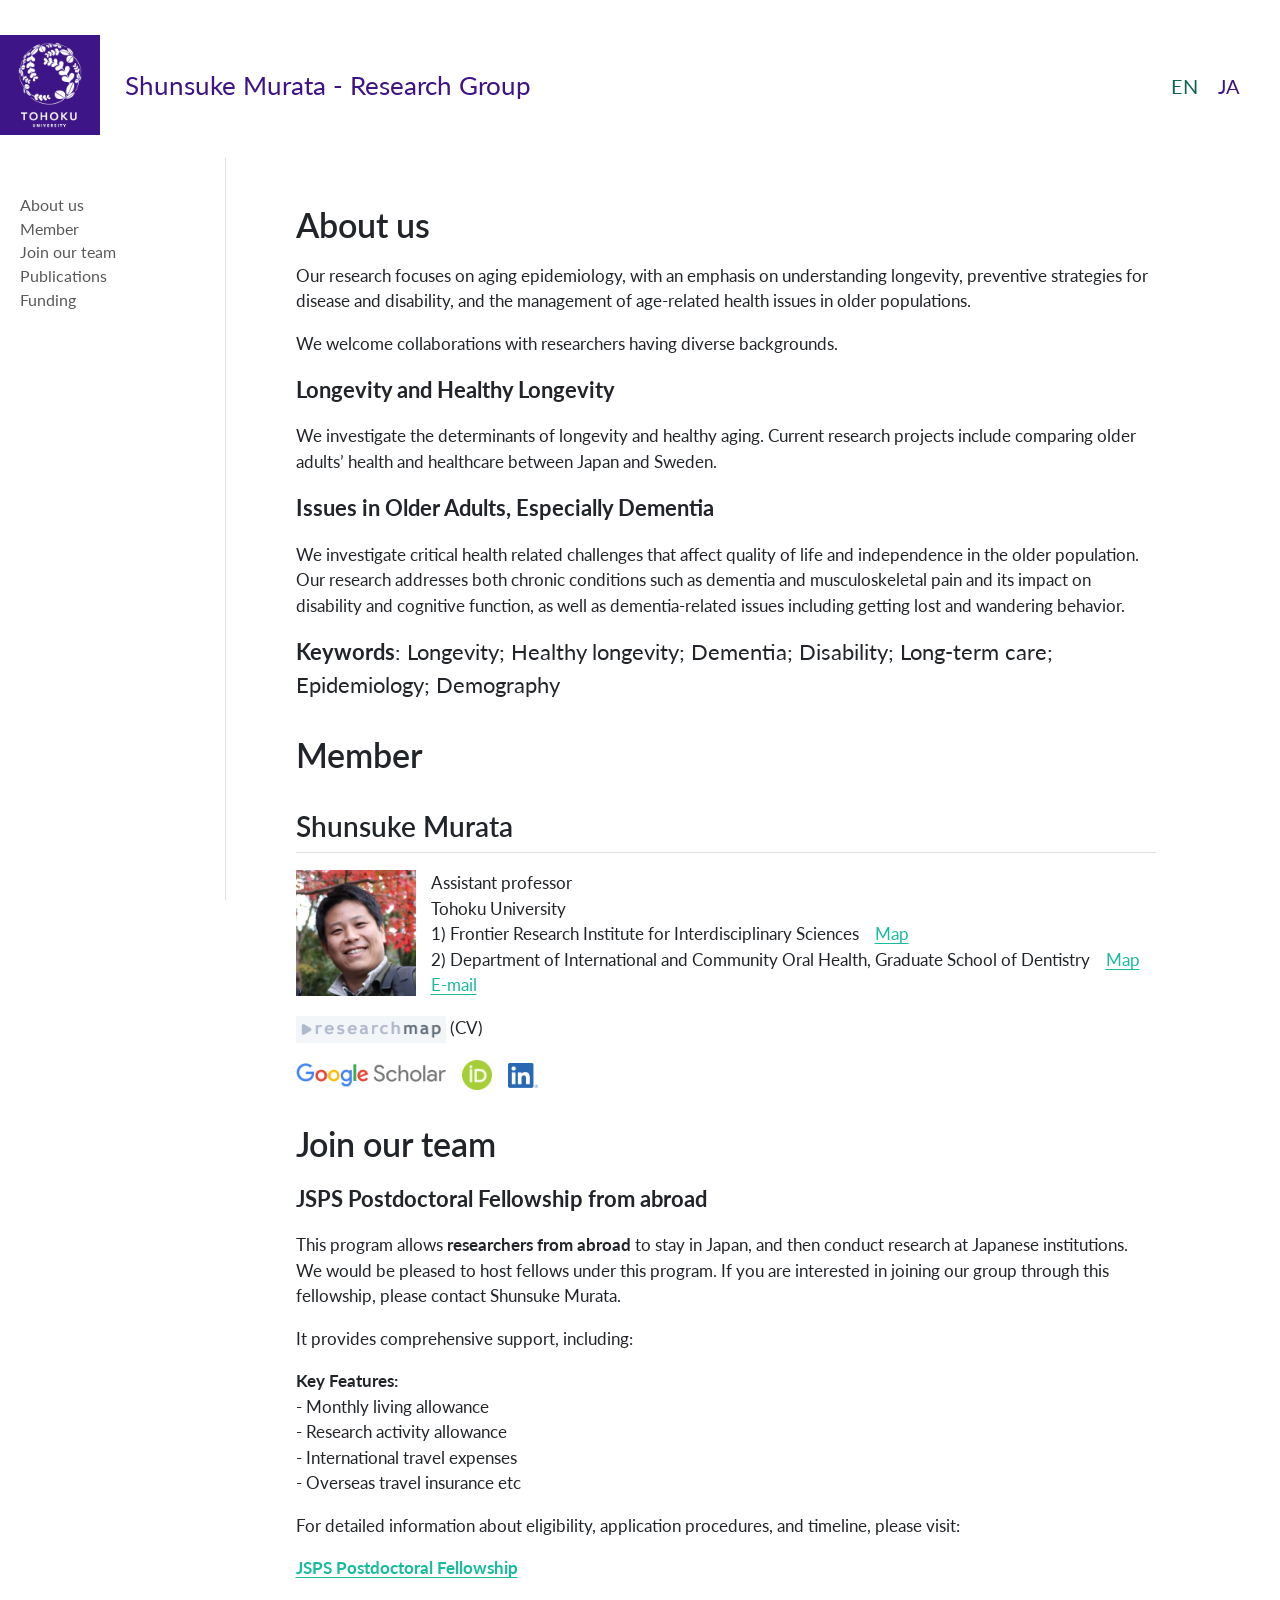
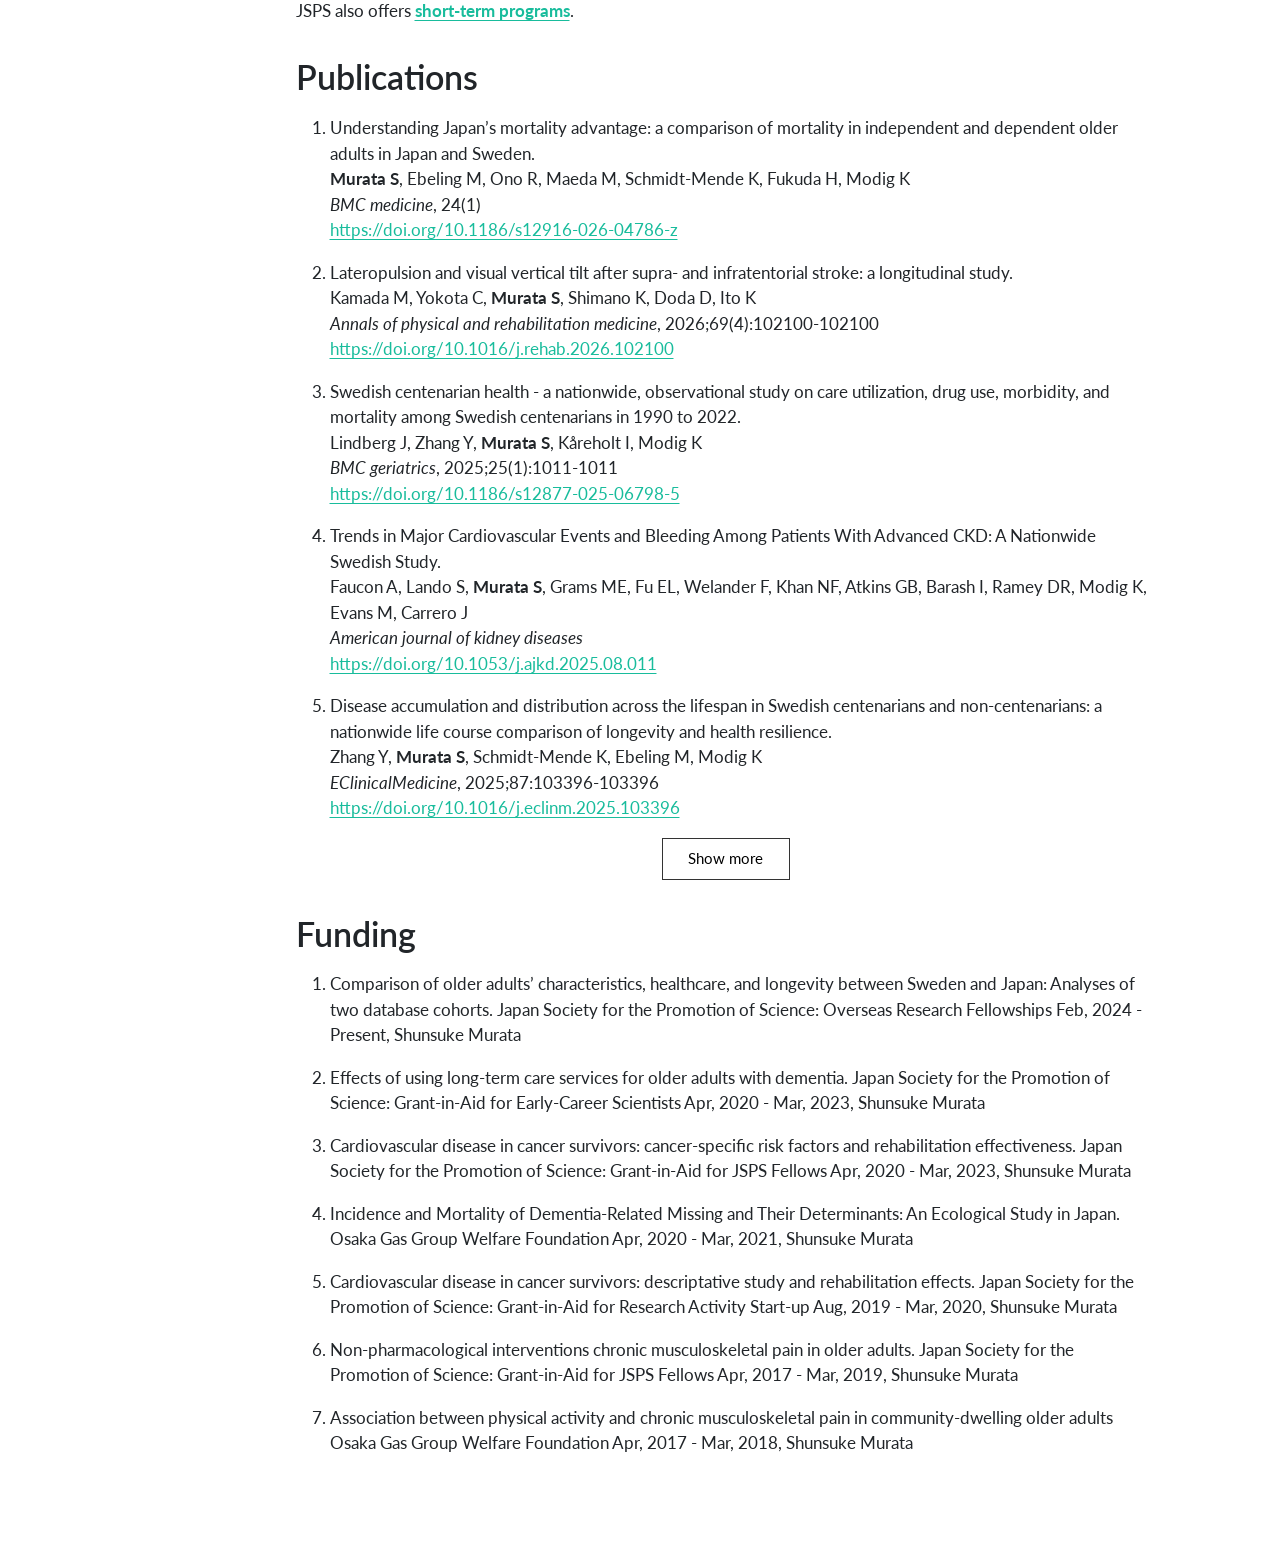
==== index.html @ 1542d779 "Built site for gh-pages" ====
<!DOCTYPE html>
<html xmlns="http://www.w3.org/1999/xhtml" lang="en" xml:lang="en"><head>

<meta charset="utf-8">
<meta name="generator" content="quarto-1.8.26">

<meta name="viewport" content="width=device-width, initial-scale=1.0, user-scalable=yes">


<title>Shunsuke Murata - Research Group</title>
<style>
code{white-space: pre-wrap;}
span.smallcaps{font-variant: small-caps;}
div.columns{display: flex; gap: min(4vw, 1.5em);}
div.column{flex: auto; overflow-x: auto;}
div.hanging-indent{margin-left: 1.5em; text-indent: -1.5em;}
ul.task-list{list-style: none;}
ul.task-list li input[type="checkbox"] {
  width: 0.8em;
  margin: 0 0.8em 0.2em -1em; /* quarto-specific, see https://github.com/quarto-dev/quarto-cli/issues/4556 */ 
  vertical-align: middle;
}
</style>


<script src="site_libs/quarto-nav/quarto-nav.js"></script>
<script src="site_libs/quarto-nav/headroom.min.js"></script>
<link href="./logo/tohoku_univ/Toh_E_L_N_RGB.gif" rel="icon" type="image/gif">
<script src="site_libs/clipboard/clipboard.min.js"></script>
<script src="site_libs/quarto-html/quarto.js" type="module"></script>
<script src="site_libs/quarto-html/tabsets/tabsets.js" type="module"></script>
<script src="site_libs/quarto-html/axe/axe-check.js" type="module"></script>
<script src="site_libs/quarto-html/popper.min.js"></script>
<script src="site_libs/quarto-html/tippy.umd.min.js"></script>
<script src="site_libs/quarto-html/anchor.min.js"></script>
<link href="site_libs/quarto-html/tippy.css" rel="stylesheet">
<link href="site_libs/quarto-html/quarto-syntax-highlighting-587c61ba64f3a5504c4d52d930310e48.css" rel="stylesheet" id="quarto-text-highlighting-styles">
<script src="site_libs/bootstrap/bootstrap.min.js"></script>
<link href="site_libs/bootstrap/bootstrap-icons.css" rel="stylesheet">
<link href="site_libs/bootstrap/bootstrap-0b7f10014f7183d9299a5e4e06955318.min.css" rel="stylesheet" append-hash="true" id="quarto-bootstrap" data-mode="light">
<script id="quarto-search-options" type="application/json">{
  "language": {
    "search-no-results-text": "No results",
    "search-matching-documents-text": "matching documents",
    "search-copy-link-title": "Copy link to search",
    "search-hide-matches-text": "Hide additional matches",
    "search-more-match-text": "more match in this document",
    "search-more-matches-text": "more matches in this document",
    "search-clear-button-title": "Clear",
    "search-text-placeholder": "",
    "search-detached-cancel-button-title": "Cancel",
    "search-submit-button-title": "Submit",
    "search-label": "Search"
  }
}</script>
<script async="" src="https://www.googletagmanager.com/gtag/js?id=G-YP5LFKST0E"></script>

<script type="text/javascript">

window.dataLayer = window.dataLayer || [];
function gtag(){dataLayer.push(arguments);}
gtag('js', new Date());
gtag('config', 'G-YP5LFKST0E', { 'anonymize_ip': true});
</script>


<link rel="stylesheet" href="styles.css">
</head>

<body class="nav-sidebar docked nav-fixed fullcontent quarto-light">

<div id="quarto-search-results"></div>
  <header id="quarto-header" class="headroom fixed-top">
    <nav class="navbar navbar-expand-lg " data-bs-theme="dark">
      <div class="navbar-container container-fluid">
      <div class="navbar-brand-container mx-auto">
    <a href="./index.html" class="navbar-brand navbar-brand-logo">
    <img src="./logo/tohoku_univ/Toh_E_L_N_RGB.gif" alt="" class="navbar-logo light-content">
    <img src="./logo/tohoku_univ/Toh_E_L_N_RGB.gif" alt="" class="navbar-logo dark-content">
    </a>
    <a class="navbar-brand" href="./index.html">
    <span class="navbar-title">Shunsuke Murata - Research Group</span>
    </a>
  </div>
          <button class="navbar-toggler" type="button" data-bs-toggle="collapse" data-bs-target="#navbarCollapse" aria-controls="navbarCollapse" role="menu" aria-expanded="false" aria-label="Toggle navigation" onclick="if (window.quartoToggleHeadroom) { window.quartoToggleHeadroom(); }">
  <span class="navbar-toggler-icon"></span>
</button>
          <div class="collapse navbar-collapse" id="navbarCollapse">
            <ul class="navbar-nav navbar-nav-scroll ms-auto">
  <li class="nav-item">
    <a class="nav-link active" href="./index.html" aria-current="page"> 
<span class="menu-text">EN</span></a>
  </li>  
  <li class="nav-item">
    <a class="nav-link" href="./index_ja.html"> 
<span class="menu-text">JA</span></a>
  </li>  
</ul>
          </div> <!-- /navcollapse -->
            <div class="quarto-navbar-tools">
</div>
      </div> <!-- /container-fluid -->
    </nav>
  <nav class="quarto-secondary-nav">
    <div class="container-fluid d-flex">
      <button type="button" class="quarto-btn-toggle btn" data-bs-toggle="collapse" role="button" data-bs-target=".quarto-sidebar-collapse-item" aria-controls="quarto-sidebar" aria-expanded="false" aria-label="Toggle sidebar navigation" onclick="if (window.quartoToggleHeadroom) { window.quartoToggleHeadroom(); }">
        <i class="bi bi-layout-text-sidebar-reverse"></i>
      </button>
        <nav class="quarto-page-breadcrumbs" aria-label="breadcrumb"><ol class="breadcrumb"></ol></nav>
        <a class="flex-grow-1" role="navigation" data-bs-toggle="collapse" data-bs-target=".quarto-sidebar-collapse-item" aria-controls="quarto-sidebar" aria-expanded="false" aria-label="Toggle sidebar navigation" onclick="if (window.quartoToggleHeadroom) { window.quartoToggleHeadroom(); }">      
        </a>
    </div>
  </nav>
</header>
<!-- content -->
<div id="quarto-content" class="quarto-container page-columns page-rows-contents page-layout-article page-navbar">
<!-- sidebar -->
  <nav id="quarto-sidebar" class="sidebar collapse collapse-horizontal quarto-sidebar-collapse-item sidebar-navigation docked overflow-auto">
    <div class="sidebar-menu-container"> 
    <ul class="list-unstyled mt-1">
        <li class="sidebar-item">
  <div class="sidebar-item-container"> 
  <a href="./index.html#about" class="sidebar-item-text sidebar-link">
 <span class="menu-text">About us</span></a>
  </div>
</li>
        <li class="sidebar-item">
  <div class="sidebar-item-container"> 
  <a href="./index.html#member" class="sidebar-item-text sidebar-link">
 <span class="menu-text">Member</span></a>
  </div>
</li>
        <li class="sidebar-item">
  <div class="sidebar-item-container"> 
  <a href="./index.html#hiring" class="sidebar-item-text sidebar-link">
 <span class="menu-text">Join our team</span></a>
  </div>
</li>
        <li class="sidebar-item">
  <div class="sidebar-item-container"> 
  <a href="./index.html#publications" class="sidebar-item-text sidebar-link">
 <span class="menu-text">Publications</span></a>
  </div>
</li>
        <li class="sidebar-item">
  <div class="sidebar-item-container"> 
  <a href="./index.html#funding" class="sidebar-item-text sidebar-link">
 <span class="menu-text">Funding</span></a>
  </div>
</li>
    </ul>
    </div>
</nav>
<div id="quarto-sidebar-glass" class="quarto-sidebar-collapse-item" data-bs-toggle="collapse" data-bs-target=".quarto-sidebar-collapse-item"></div>
<!-- margin-sidebar -->
    
<!-- main -->
<main class="content" id="quarto-document-content"><header id="title-block-header" class="quarto-title-block"></header>




<section id="about" class="level1">
<h1>About us</h1>
<p>Our research focuses on aging epidemiology, with an emphasis on understanding longevity, preventive strategies for disease and disability, and the management of age-related health issues in older populations.</p>
<!-- Our work uses epidemiological methods, including causal inference, and demographic approaches, analyzing various data sources such as administrative records (registers and healthcare insurance data), cohort data, and open data as long as they fit our research theme. -->
<p>We welcome collaborations with researchers having diverse backgrounds.</p>
<div style="font-size: 1.3rem;">
<p><strong>Longevity and Healthy Longevity</strong></p>
</div>
<p>We investigate the determinants of longevity and healthy aging. Current research projects include comparing older adults’ health and healthcare between Japan and Sweden.</p>
<div style="font-size: 1.3rem;">
<p><strong>Issues in Older Adults, Especially Dementia</strong></p>
</div>
<p>We investigate critical health related challenges that affect quality of life and independence in the older population. Our research addresses both chronic conditions such as dementia and musculoskeletal pain and its impact on disability and cognitive function, as well as dementia-related issues including getting lost and wandering behavior.</p>
<div style="font-size: 1.3rem;">
<p><strong>Keywords</strong>: Longevity; Healthy longevity; Dementia; Disability; Long-term care; Epidemiology; Demography</p>
</div>
</section>
<section id="member" class="level1">
<h1>Member</h1>
<section id="shunsuke-murata" class="level2">
<h2 class="anchored" data-anchor-id="shunsuke-murata">Shunsuke Murata</h2>
<div style="display: grid; grid-template-columns: 120px 1fr; gap: 15px; align-items: start;">
<div>
<p><img src="logo/shunsuke.jpg" class="img-fluid" width="120"></p>
</div>
<div>
<p>Assistant professor<br>
Tohoku University<br>
1) Frontier Research Institute for Interdisciplinary Sciences &nbsp;&nbsp; <a href="https://maps.app.goo.gl/TiPeo2iSwrbYmDjr6" target="_blank">Map</a><br>
2) Department of International and Community Oral Health, Graduate School of Dentistry &nbsp;&nbsp; <a href="https://maps.app.goo.gl/E9tCVmz5oErsnBSw9" target="_blank">Map</a><br>
<a href="mailto:shunsuke.murata@tohoku.ac.jp">E-mail</a></p>
</div>
</div>
<p><a href="https://researchmap.jp/muratas?lang=en" target="_blank"><img src="logo/Researchmap.png" class="img-fluid" width="150"></a> (CV)</p>
<p><a href="https://scholar.google.com/citations?user=UgbhvSsAAAAJ&amp;hl=en" target="_blank"><img src="logo/Google_Scholar_logo.png" class="img-fluid" width="150"></a> &nbsp;&nbsp; <a href="https://orcid.org/0000-0002-1670-020X" target="_blank"><img src="logo/ORCID-iD_icon_32x32.png" class="img-fluid" width="30"></a> &nbsp;&nbsp; <a href="https://www.linkedin.com/in/shunsuke-murata-6631141a6/" target="_blank"><img src="logo/LI-In-Bug.png" class="img-fluid" width="30"></a></p>
</section>
</section>
<section id="join-our-team" class="level1">
<h1>Join our team</h1>
<div style="font-size: 1.3rem;">
<p><strong>JSPS Postdoctoral Fellowship from abroad</strong></p>
</div>
<p>This program allows <strong>researchers from abroad</strong> to stay in Japan, and then conduct research at Japanese institutions. We would be pleased to host fellows under this program. If you are interested in joining our group through this fellowship, please contact Shunsuke Murata.</p>
<p>It provides comprehensive support, including:</p>
<p><strong>Key Features:</strong><br>
- Monthly living allowance<br>
- Research activity allowance<br>
- International travel expenses<br>
- Overseas travel insurance etc</p>
<p>For detailed information about eligibility, application procedures, and timeline, please visit:</p>
<p><a href="https://www.jsps.go.jp/english/e-fellow/e-ippan/index.html" target="_blank"><strong>JSPS Postdoctoral Fellowship</strong></a></p>
<p>JSPS also offers <a href="https://www.jsps.go.jp/english/e-fellow/index.html" target="_blank"><strong>short-term programs</strong></a>.</p>
</section>
<section id="publications" class="level1">
<h1>Publications</h1>
<div id="publication-list">
<div class="visible-pubs">
<ol type="1">
<li><p>Understanding Japan’s mortality advantage: a comparison of mortality in independent and dependent older adults in Japan and Sweden.<br> <strong>Murata S</strong>, Ebeling M, Ono R, Maeda M, Schmidt-Mende K, Fukuda H, Modig K<br> <em>BMC medicine</em>, 24(1)<br> <a href="https://doi.org/10.1186/s12916-026-04786-z" target="_blank">https://doi.org/10.1186/s12916-026-04786-z</a><br></p></li>
<li><p>Lateropulsion and visual vertical tilt after supra- and infratentorial stroke: a longitudinal study.<br> Kamada M, Yokota C, <strong>Murata S</strong>, Shimano K, Doda D, Ito K<br> <em>Annals of physical and rehabilitation medicine</em>, 2026;69(4):102100-102100<br> <a href="https://doi.org/10.1016/j.rehab.2026.102100" target="_blank">https://doi.org/10.1016/j.rehab.2026.102100</a><br></p></li>
<li><p>Swedish centenarian health - a nationwide, observational study on care utilization, drug use, morbidity, and mortality among Swedish centenarians in 1990 to 2022.<br> Lindberg J, Zhang Y, <strong>Murata S</strong>, Kåreholt I, Modig K<br> <em>BMC geriatrics</em>, 2025;25(1):1011-1011<br> <a href="https://doi.org/10.1186/s12877-025-06798-5" target="_blank">https://doi.org/10.1186/s12877-025-06798-5</a><br></p></li>
<li><p>Trends in Major Cardiovascular Events and Bleeding Among Patients With Advanced CKD: A Nationwide Swedish Study.<br> Faucon A, Lando S, <strong>Murata S</strong>, Grams ME, Fu EL, Welander F, Khan NF, Atkins GB, Barash I, Ramey DR, Modig K, Evans M, Carrero J<br> <em>American journal of kidney diseases</em><br> <a href="https://doi.org/10.1053/j.ajkd.2025.08.011" target="_blank">https://doi.org/10.1053/j.ajkd.2025.08.011</a><br></p></li>
<li><p>Disease accumulation and distribution across the lifespan in Swedish centenarians and non-centenarians: a nationwide life course comparison of longevity and health resilience.<br> Zhang Y, <strong>Murata S</strong>, Schmidt-Mende K, Ebeling M, Modig K<br> <em>EClinicalMedicine</em>, 2025;87:103396-103396<br> <a href="https://doi.org/10.1016/j.eclinm.2025.103396" target="_blank">https://doi.org/10.1016/j.eclinm.2025.103396</a><br></p></li>
</ol>
</div>
<div class="hidden-pubs" style="display: none;">
<ol start="6" type="1">
<li><p>Machine-learning approach to atrial fibrillation prediction among individuals without prior cardiovascular diseases.<br> Ding M, <strong>Murata S</strong>, Louro J, Hammar N, Modig K<br> <em>Open heart</em>, 12(2)<br> <a href="https://doi.org/10.1136/openhrt-2025-003451" target="_blank">https://doi.org/10.1136/openhrt-2025-003451</a><br></p></li>
<li><p>Do people reach 100 by surviving, delaying, or avoiding diseases? A life course comparison of centenarians and non-centenarians from the same birth cohorts.<br> Zhang Y, <strong>Murata S</strong>, Schmidt-Mende K, Ebeling M, Modig K<br> <em>GeroScience</em>, 2025;47(3):3539-3549<br> <a href="https://doi.org/10.1007/s11357-024-01330-w" target="_blank">https://doi.org/10.1007/s11357-024-01330-w</a><br></p></li>
<li><p>Health Trajectories of Independent and Dependent Centenarians: A Swedish Nationwide Cohort Study.<br> <strong>Murata S</strong>, Zhang Y, Ebeling M, Schmidt-Mende K, Modig K<br> <em>Innovation in aging</em>, 2025;9(6):igaf050<br> <a href="https://doi.org/10.1093/geroni/igaf050" target="_blank">https://doi.org/10.1093/geroni/igaf050</a><br></p></li>
<li><p>Spatial and temporal tracking of multi-layered cells sheet using reporter gene imaging with human sodium iodide symporter: a preclinical study using a rat model of myocardial infarction.<br> Otani K, Zeniya T, Kawashima H, Moriguchi T, Nakano A, Han C, <strong>Murata S</strong>, Nishimura K, Koshino K, Yamahara K, Inubushi M, Iida H<br> <em>European journal of nuclear medicine and molecular imaging</em>, 2024;52(1):74-87<br> <a href="https://doi.org/10.1007/s00259-024-06889-2" target="_blank">https://doi.org/10.1007/s00259-024-06889-2</a><br></p></li>
<li><p>An 18-month multimodal intervention trial for preventing dementia: J-MINT PRIME Tamba.<br> Oki Y, Osaki T, Kumagai R, <strong>Murata S</strong>, Encho H, Ono R, Yasuda H, Kowa H<br> <em>Alzheimer’s &amp; dementia</em>, 2024;20(10):6972-6983<br> <a href="https://doi.org/10.1002/alz.14170" target="_blank">https://doi.org/10.1002/alz.14170</a><br></p></li>
<li><p>Blood biomarker profiles and exceptional longevity: comparison of centenarians and non-centenarians in a 35-year follow-up of the Swedish AMORIS cohort.<br> <strong>Murata S</strong>, Ebeling M, Meyer AC, Schmidt-Mende K, Hammar N, Modig K<br> <em>GeroScience</em>, 2024;46(2):1693-1702<br> <a href="https://doi.org/10.1007/s11357-023-00936-w" target="_blank">https://doi.org/10.1007/s11357-023-00936-w</a><br></p></li>
<li><p>Prolonged delirium during hospitalization is associated with worse long-term and short-term outcomes in patients with acute heart failure.<br> Aikawa Y, Ogata S, Honda S, Nagai T, <strong>Murata S</strong>, Morii I, Anzai T, Nishimura K, Noguchi T<br> <em>International journal of cardiology</em>, 2024;399:131776-131776<br> <a href="https://doi.org/10.1016/j.ijcard.2024.131776" target="_blank">https://doi.org/10.1016/j.ijcard.2024.131776</a><br></p></li>
<li><p>Claims-based Frailty Index in Japanese Older Adults: A Cohort Study Using LIFE Study Data.<br> Nakatsuka K, Ono R, <strong>Murata S</strong>, Akisue T, Fukuda H<br> <em>Journal of epidemiology</em>, 2024;34(3):112-118<br> <a href="https://doi.org/10.2188/jea.JE20220310" target="_blank">https://doi.org/10.2188/jea.JE20220310</a><br></p></li>
<li><p>Prognostic Predictors of Tricuspid Regurgitation Worsening after Mitral Regurgitation Surgery with Mild Tricuspid Regurgitation.<br> Hada T, Amano M, <strong>Murata S</strong>, Nishimura K, Nakagawa S, Irie Y, Moriuchi K, Okada A, Kitai T, Amaki M, Kanzaki H, Fukushima S, Kusano K, Noguchi T, Fujita T, Izumi C<br> <em>Seminars in thoracic and cardiovascular surgery</em>, 2024;36(3):303-312<br> <a href="https://doi.org/10.1053/j.semtcvs.2023.03.003" target="_blank">https://doi.org/10.1053/j.semtcvs.2023.03.003</a><br></p></li>
<li><p>レセプトデータからみた骨粗鬆症投薬状況の実態:The Nobel Study<br> 吉村 典子, 堀井 千彬, 飯高 世子, 舩元 太郎, 帖佐 悦男, <strong>村田 峻輔</strong>, 竹上 未紗, 西村 邦宏, 小原 大輔, 大黒 聡, 鈴木 啓明, 荒井 光一, 田中 栄<br> <em>日本骨粗鬆症学会雑誌</em>, 10(3)<br></p></li>
<li><p>Cognitive transitions based on functional status in older adults with heart failure: a population-based study.<br> Morris K, Takegami M, Teramoto K, <strong>Murata S</strong>, Nakatsuka K, Ogata S, Nishimura K<br> <em>ESC heart failure</em>, 2023;10(6):3454-3462<br> <a href="https://doi.org/10.1002/ehf2.14512" target="_blank">https://doi.org/10.1002/ehf2.14512</a><br></p></li>
<li><p>Centenarians: who are they? A description of the total Swedish centenarian population in terms of living arrangements, health, and care utilization.<br> <strong>Murata S</strong>, Meyer AC, Ebeling M, Modig K<br> <em>Aging clinical and experimental research</em>, 2023;35(11):2759-2767<br> <a href="https://doi.org/10.1007/s40520-023-02555-z" target="_blank">https://doi.org/10.1007/s40520-023-02555-z</a><br></p></li>
<li><p>Women With Acute Aortic Dissection&nbsp;Have Higher Prehospital&nbsp;Mortality Than Men.<br> Marume K, Noguchi T, Kaichi R, Yano T, Matsuyama M, Nagamine Y, Mori T, Mikami T, Ikebe S, Takae M, Komaki S, Ishii M, Toida R, Kurogi K, Inoue Y, Matsuda H, <strong>Murata S</strong>, Nakaoku Y, Ogata S, Nishimura K, Nakashima T, Yamaguchi T, Yamamoto N, Tsujita K<br> <em>JACC. Advances</em>, 2023;2(8):100623-100623<br> <a href="https://doi.org/10.1016/j.jacadv.2023.100623" target="_blank">https://doi.org/10.1016/j.jacadv.2023.100623</a><br></p></li>
<li><p>In-hospital predictors for primary prevention of sudden death after acute myocardial infarction with cardiac dysfunction.<br> Konagai N, Asaumi Y, <strong>Murata S</strong>, Noda T, Takeuchi S, Fujino M, Honda S, Yoneda S, Kataoka Y, Otsuka F, Nishimura K, Tsujita K, Kusano K, Noguchi T, Yasuda S<br> <em>Journal of cardiology</em>, 2023;82(3):186-193<br> <a href="https://doi.org/10.1016/j.jjcc.2023.05.003" target="_blank">https://doi.org/10.1016/j.jjcc.2023.05.003</a><br></p></li>
<li><p>Dynamic changes of the direction and angle of radiographic ocular lateral deviation in patients with lateropulsion after stroke onset.<br> Kamada M, Yokota C, <strong>Murata S</strong>, Doda D, Nishimura K, Nishizono H<br> <em>Journal of neurology</em>, 2023;270(8):4041-4048<br> <a href="https://doi.org/10.1007/s00415-023-11755-6" target="_blank">https://doi.org/10.1007/s00415-023-11755-6</a><br></p></li>
<li><p>Studies of Health Insurance Claims Data in Japan: A Scoping Review.<br> Suto M, Sugiyama T, Imai K, Furuno T, Hosozawa M, Ichinose Y, Ihana-Sugiyama N, Kodama T, Koizumi R, Shimizu-Motohashi Y, <strong>Murata S</strong>, Nakamura Y, Niino M, Sato M, Taguchi R, Takegami M, Tanaka M, Tsutsumimoto K, Usuda K, Takehara K, Iso H<br> <em>JMA journal</em>, 2023;6(3):233-245<br> <a href="https://doi.org/10.31662/jmaj.2022-0184" target="_blank">https://doi.org/10.31662/jmaj.2022-0184</a><br></p></li>
<li><p>Effect of car use on social frailty among community-dwelling older adults in rural areas<br> Uchida K, Ueda Y, Nakamura J, <strong>Murata S</strong>, Endo T, Otani K, Ono R<br> <em>Journal of Transport &amp; Health</em>, 2023;30:101609-101609<br> <a href="https://doi.org/10.1016/j.jth.2023.101609" target="_blank">https://doi.org/10.1016/j.jth.2023.101609</a><br></p></li>
<li><p>Real-world comparison of in-hospital complications after catheter ablation for atrial fibrillation between non-antivitamin K anticoagulants and warfarin: A propensity-matched analysis using nation-wide database.<br> Miyamoto K, <strong>Murata S</strong>, Takegami M, Nakajima K, Kamakura T, Wada M, Ishibashi K, Inoue Y, Nagase S, Aiba T, Nishimura K, Kusano K<br> <em>International journal of cardiology. Heart &amp; vasculature</em>, 2023;44:101174-101174<br> <a href="https://doi.org/10.1016/j.ijcha.2023.101174" target="_blank">https://doi.org/10.1016/j.ijcha.2023.101174</a><br></p></li>
<li><p>Aetiology of chronic heart failure in patients from a super-aged society: the KUNIUMI registry chronic cohort.<br> Fujimoto W, Toh R, Takegami M, Imanishi J, Hamana T, Odajima S, Takemoto M, Kuroda K, Hatani Y, Yamashita S, Iwasaki M, Inoue T, Okamoto H, Todoroki T, Okuda M, Hayashi T, Konishi A, Tanaka H, Shinohara M, Nagao M, <strong>Murata S</strong>, Ogata S, Nishimura K, Hirata K<br> <em>ESC heart failure</em>, 2023;10(1):100-110<br> <a href="https://doi.org/10.1002/ehf2.14162" target="_blank">https://doi.org/10.1002/ehf2.14162</a><br></p></li>
<li><p>The Japan-Multimodal Intervention Trial for Prevention of Dementia PRIME Tamba (J-MINT PRIME Tamba): Study protocol of a randomised controlled multi-domain intervention trial.<br> Kumagai R, Osaki T, Oki Y, <strong>Murata S</strong>, Uchida K, Encho H, Ono R, Kowa H<br> <em>Archives of gerontology and geriatrics</em>, 2023;104:104803-104803<br> <a href="https://doi.org/10.1016/j.archger.2022.104803" target="_blank">https://doi.org/10.1016/j.archger.2022.104803</a><br></p></li>
<li><p>電力センサーを用いたMCI患者分類のための機械学習モデル構築に関する研究<br> 木村 倫人, 西森 誠, 中奥 由里子, <strong>村田 峻輔</strong>, 竹上 未紗, 尾形 宗士郎, 竹村 匡正, 西村 邦宏<br></p></li>
<li><p>Phenotypic Features of Coronary Atheroma in Diabetic and Nondiabetic Patients With Low-Density Lipoprotein Cholesterol&nbsp;&lt;55&nbsp;mg/dL.<br> Iwai T, Kataoka Y, Nicholls SJ, Puri R, <strong>Murata S</strong>, Nishimura K, Murai K, Kitahara S, Sawada K, Matama H, Honda S, Takagi K, Fujino M, Yoneda S, Otsuka F, Nishihira K, Asaumi Y, Miyamoto Y, Yasuda S, Noguchi T<br> <em>JACC. Cardiovascular imaging</em>, 2022;15(6):1166-1169<br> <a href="https://doi.org/10.1016/j.jcmg.2022.02.005" target="_blank">https://doi.org/10.1016/j.jcmg.2022.02.005</a><br></p></li>
<li><p>Joint effect of cognitive decline and walking ability on incidence of wandering behavior in older adults with dementia: A cohort study.<br> <strong>Murata S</strong>, Takegami M, Ogata S, Ono R, Nakatsuka K, Nakaoku Y, Iihara K, Hagihara A, Nishimura K<br> <em>International journal of geriatric psychiatry</em>, 37(5)<br> <a href="https://doi.org/10.1002/gps.5714" target="_blank">https://doi.org/10.1002/gps.5714</a><br></p></li>
<li><p>Association between Abnormal Gait Patterns and an Elevated Degree of Pain after Daily Walking: A Preliminary Study.<br> Misu S, Asai T, <strong>Murata S</strong>, Nakamura R, Isa T, Tsuboi Y, Oshima K, Koyama S, Sawa R, Fukumoto Y, Ono R<br> <em>International journal of environmental research and public health</em>, 19(5)<br> <a href="https://doi.org/10.3390/ijerph19052842" target="_blank">https://doi.org/10.3390/ijerph19052842</a><br></p></li>
<li><p>Frequency of working at home, body mass index, and productivity in Japanese office workers: A cohort study.<br> Nakatsuka K, <strong>Murata S</strong>, Oka T, Tsuboi Y, Saeki K, Tezuka M, Ono R<br> <em>Work (Reading, Mass.)</em>, 2022;73(4):1359-1364<br> <a href="https://doi.org/10.3233/WOR-210249" target="_blank">https://doi.org/10.3233/WOR-210249</a><br></p></li>
<li><p>Indirect effects of social activity on appetite via depressive symptoms in community-dwelling older adults: A cross-sectional study.<br> Kawaharada R, Sugimoto T, Uchida K, <strong>Murata S</strong>, Tsuboi Y, Isa T, Nakatsuka K, Horibe K, Ono R<br> <em>Appetite</em>, 2022;168:105705-105705<br> <a href="https://doi.org/10.1016/j.appet.2021.105705" target="_blank">https://doi.org/10.1016/j.appet.2021.105705</a><br></p></li>
<li><p>Thyroid Storm Patients With Elevated Brain Natriuretic Peptide Levels and Associated Left Ventricular Dilatation May Require Percutaneous Mechanical Support.<br> Arai M, Asaumi Y, <strong>Murata S</strong>, Matama H, Honda S, Otsuka F, Tahara Y, Kataoka Y, Nishimura K, Noguchi T<br> <em>Critical care explorations</em>, 2021;3(12):e0599<br> <a href="https://doi.org/10.1097/CCE.0000000000000599" target="_blank">https://doi.org/10.1097/CCE.0000000000000599</a><br></p></li>
<li><p>Reciprocal relationship between locomotive syndrome and social frailty in older adults.<br> Ono R, <strong>Murata S</strong>, Uchida K, Endo T, Otani K<br> <em>Geriatrics &amp; gerontology international</em>, 2021;21(11):981-984<br> <a href="https://doi.org/10.1111/ggi.14273" target="_blank">https://doi.org/10.1111/ggi.14273</a><br></p></li>
<li><p>Association between sleep disturbance and low back and pelvic pain in 4-month postpartum women: A cross-sectional study.<br> Horibe K, Isa T, Matsuda N, <strong>Murata S</strong>, Tsuboi Y, Okumura M, Kawaharada R, Kogaki M, Uchida K, Nakatsuka K, Ono R<br> <em>European spine journal</em>, 2021;30(10):2983-2988<br> <a href="https://doi.org/10.1007/s00586-021-06847-8" target="_blank">https://doi.org/10.1007/s00586-021-06847-8</a><br></p></li>
<li><p>Estimating Incidence of Acute Heart Failure Syndromes in Japan - An Analysis From the KUNIUMI Registry.<br> Fujimoto W, Toh R, Takegami M, Hayashi T, Kuroda K, Hatani Y, Yamashita S, Imanishi J, Iwasaki M, Inoue T, Okamoto H, Okuda M, Konishi A, Shinohara M, <strong>Murata S</strong>, Ogata S, Nishimura K, Hirata K<br> <em>Circulation journal</em>, 2021;85(10):1860-1868<br> <a href="https://doi.org/10.1253/circj.CJ-20-1154" target="_blank">https://doi.org/10.1253/circj.CJ-20-1154</a><br></p></li>
<li><p>AI-Assisted In-House Power Monitoring for the Detection of Cognitive Impairment in Older Adults.<br> Nakaoku Y, Ogata S, <strong>Murata S</strong>, Nishimori M, Ihara M, Iihara K, Takegami M, Nishimura K<br> <em>Sensors (Basel, Switzerland)</em>, 21(18)<br> <a href="https://doi.org/10.3390/s21186249" target="_blank">https://doi.org/10.3390/s21186249</a><br></p></li>
<li><p>Burnout among physicians in Poland.<br> Hagihara A, <strong>Murata S</strong><br> <em>Polish archives of internal medicine</em>, 2021;131(7-8):612-614<br> <a href="https://doi.org/10.20452/pamw.16068" target="_blank">https://doi.org/10.20452/pamw.16068</a><br></p></li>
<li><p>Heatstroke predictions by machine learning, weather information, and an all-population registry for 12-hour heatstroke alerts.<br> Ogata S, Takegami M, Ozaki T, Nakashima T, Onozuka D, <strong>Murata S</strong>, Nakaoku Y, Suzuki K, Hagihara A, Noguchi T, Iihara K, Kitazume K, Morioka T, Yamazaki S, Yoshida T, Yamagata Y, Nishimura K<br> <em>Nature communications</em>, 2021;12(1):4575-4575<br> <a href="https://doi.org/10.1038/s41467-021-24823-0" target="_blank">https://doi.org/10.1038/s41467-021-24823-0</a><br></p></li>
<li><p>Incidence and Mortality of Dementia-Related Missing and Their Associated Factors: An Ecological Study in Japan.<br> <strong>Murata S</strong>, Takegami M, Onozuka D, Nakaoku Y, Hagihara A, Nishimura K<br> <em>Journal of epidemiology</em>, 2021;31(6):361-368<br> <a href="https://doi.org/10.2188/jea.JE20200113" target="_blank">https://doi.org/10.2188/jea.JE20200113</a><br></p></li>
<li><p>Predicting Parameters for Successful Weaning from Veno-Arterial Extracorporeal Membrane Oxygenation in Cardiogenic Shock.<br> Sawada K, Kawakami S, <strong>Murata S</strong>, Nishimura K, Tahara Y, Hosoda H, Nakashima T, Kataoka Y, Asaumi Y, Noguchi T, Sugimachi M, Fujita T, Kobayashi J, Yasuda S<br> <em>ESC heart failure</em>, 2021;8(1):471-480<br> <a href="https://doi.org/10.1002/ehf2.13097" target="_blank">https://doi.org/10.1002/ehf2.13097</a><br></p></li>
<li><p>Effect of a Combined Exercise and Cognitive Activity Intervention on Cognitive Function in Community-dwelling Older Adults: A Pilot Randomized Controlled Trial.<br> <strong>Murata S</strong>, Ono R, Yasuda H, Tanemura R, Kido Y, Kowa H<br> <em>Physical therapy research</em>, 2021;24(2):112-119<br> <a href="https://doi.org/10.1298/ptr.E10057" target="_blank">https://doi.org/10.1298/ptr.E10057</a><br></p></li>
<li><p>Association between comprehensive workstation and neck and upper-limb pain among office worker.<br> Nakatsuka K, Tsuboi Y, Okumura M, <strong>Murata S</strong>, Isa T, Kawaharada R, Matsuda N, Uchida K, Horibe K, Kogaki M, Ono R<br> <em>Journal of occupational health</em>, 2021;63(1):e12194<br> <a href="https://doi.org/10.1002/1348-9585.12194" target="_blank">https://doi.org/10.1002/1348-9585.12194</a><br></p></li>
<li><p>Association Between Kinesiophobia and Life Space Among Community-Dwelling Older People with Chronic Musculoskeletal Pain.<br> Uchida K, <strong>Murata S</strong>, Kawaharada R, Tsuboi Y, Isa T, Okumura M, Matsuda N, Nakatsuka K, Horibe K, Kogaki M, Ono R<br> <em>Pain medicine (Malden, Mass.)</em>, 2020;21(12):3360-3365<br> <a href="https://doi.org/10.1093/pm/pnaa216" target="_blank">https://doi.org/10.1093/pm/pnaa216</a><br></p></li>
<li><p>Functional Decline and Body Composition Change in Older Adults With Alzheimer Disease<br> <strong>Murata S</strong>, Ono R, Sugimoto T, Toba K, Sakurai T<br> <em>Alzheimer Disease &amp; Associated Disorders</em>, 2020;35(1):36-43<br> <a href="https://doi.org/10.1097/wad.0000000000000426" target="_blank">https://doi.org/10.1097/wad.0000000000000426</a><br></p></li>
<li><p>Effect of the Creatinine Excretion Rate Index, a Marker of Sarcopenia, on Prediction of Intracranial Hemorrhage in Patients With Advanced Heart Failure and a Continuous-Flow Left Ventricular Assist Device.<br> Iwasaki K, Seguchi O, <strong>Murata S</strong>, Nishimura K, Yoshitake K, Yagi N, Sujino Y, Anegawa E, Mochizuki H, Kuroda K, Nakajima S, Watanabe T, Yanase M, Fukushima S, Fujita T, Kobayashi J, Ito H, Fukushima N<br> <em>Circulation journal</em>, 2020;84(6):949-957<br> <a href="https://doi.org/10.1253/circj.CJ-19-0930" target="_blank">https://doi.org/10.1253/circj.CJ-19-0930</a><br></p></li>
<li><p>Relationship between exercise capacity and depressive symptoms in community-dwelling older adults.<br> Kitagaki K, <strong>Murata S</strong>, Tsuboi Y, Isa T, Ono R<br> <em>Archives of gerontology and geriatrics</em>, 2020;89:104084-104084<br> <a href="https://doi.org/10.1016/j.archger.2020.104084" target="_blank">https://doi.org/10.1016/j.archger.2020.104084</a><br></p></li>
<li><p>The Association Between Physical Activity, Including Physical Activity Intensity, and Fear of Falling Differs by Fear Severity in Older Adults Living in the Community.<br> Sawa R, Asai T, Doi T, Misu S, <strong>Murata S</strong>, Ono R<br> <em>The journals of gerontology. Series B, Psychological sciences and social sciences</em>, 2020;75(5):953-960<br> <a href="https://doi.org/10.1093/geronb/gby103" target="_blank">https://doi.org/10.1093/geronb/gby103</a><br></p></li>
<li><p>Association Between Excessive Weight Gain During Pregnancy and Persistent Low Back and Pelvic Pain After Delivery.<br> Matsuda N, Kitagaki K, Perrein E, Tsuboi Y, Ebina A, Kondo Y, <strong>Murata S</strong>, Isa T, Okumura M, Kawaharada R, Horibe K, Ono R<br> <em>Spine</em>, 2020;45(5):319-324<br> <a href="https://doi.org/10.1097/BRS.0000000000003271" target="_blank">https://doi.org/10.1097/BRS.0000000000003271</a><br></p></li>
<li><p>児童期後期における外遊びと遂行機能の関連<br> 小垣 匡史, 伊佐 常紀, <strong>村田 峻輔</strong>, 坪井 大和, 奥村 真帆, 松田 直佳, 河原田 里果, 内田 一彰, 中塚 清将, 堀邉 佳奈, 小野 玲<br></p></li>
<li><p>Deficiency of Cardiac Natriuretic Peptide Signaling Promotes Peripartum Cardiomyopathy-Like Remodeling in the Mouse Heart.<br> Otani K, Tokudome T, Kamiya CA, Mao Y, Nishimura H, Hasegawa T, Arai Y, Kaneko M, Shioi G, Ishida J, Fukamizu A, Osaki T, Nagai-Okatani C, Minamino N, Ensho T, Hino J, <strong>Murata S</strong>, Takegami M, Nishimura K, Kishimoto I, Miyazato M, Harada-Shiba M, Yoshimatsu J, Nakao K, Ikeda T, Kangawa K<br> <em>Circulation</em>, 2020;141(7):571-588<br> <a href="https://doi.org/10.1161/CIRCULATIONAHA.119.039761" target="_blank">https://doi.org/10.1161/CIRCULATIONAHA.119.039761</a><br></p></li>
<li><p>Daily physical activity is associated with increased sonographically measured bone status during lactation.<br> Ebina A, Sawa R, Kondo Y, <strong>Murata S</strong>, Saito T, Isa T, Tsuboi Y, Torizawa K, Matsuda N, Ono R<br> <em>Women’s health (London, England)</em>, 2020;16:1745506519900582-1745506519900582<br> <a href="https://doi.org/10.1177/1745506519900582" target="_blank">https://doi.org/10.1177/1745506519900582</a><br></p></li>
<li><p>Influence of kinesiophobia with pregnancy-related lumbopelvic pain at late pregnancy on postpartum depressive symptoms.<br> Ebina A, Sawa R, Kondo Y, <strong>Murata S</strong>, Takada M, Fujii H, Okuyama Y, Tanikawa Y, Souke K, Ono R<br> <em>Physical therapy research</em>, 2020;23(1):92-98<br> <a href="https://doi.org/10.1298/ptr.E9999" target="_blank">https://doi.org/10.1298/ptr.E9999</a><br></p></li>
<li><p>The central sensitization inventory predict pain-related disability for musculoskeletal disorders in the primary care setting.<br> Tanaka K, <strong>Murata S</strong>, Nishigami T, Mibu A, Manfuku M, Shinohara Y, Tanabe A, Ono R<br> <em>European journal of pain (London, England)</em>, 2019;23(9):1640-1648<br> <a href="https://doi.org/10.1002/ejp.1443" target="_blank">https://doi.org/10.1002/ejp.1443</a><br></p></li>
<li><p>Coexistence of Chronic Musculoskeletal Pain and Depressive Symptoms and Their Combined and Individual Effects on Onset of Disability in Older Adults: A Cohort Study.<br> <strong>Murata S</strong>, Ono R, Omata J, Endo T, Otani K<br> <em>Journal of the American Medical Directors Association</em>, 2019;20(10):1263-1267<br> <a href="https://doi.org/10.1016/j.jamda.2019.04.013" target="_blank">https://doi.org/10.1016/j.jamda.2019.04.013</a><br></p></li>
<li><p>Lower physical activity is associated with daytime sleepiness in children aged 9-12 years.<br> Isa T, Sugimoto T, <strong>Murata S</strong>, Tsuboi Y, Ebina A, Kondo Y, Torizawa K, Okumura M, Shigemoto C, Matsuda N, Misu S, Ono R<br> <em>Journal of child health care</em>, 2019;23(3):415-424<br> <a href="https://doi.org/10.1177/1367493519864756" target="_blank">https://doi.org/10.1177/1367493519864756</a><br></p></li>
<li><p>Development and validation of Comprehensive Gait Assessment using InerTial Sensor score (C-GAITS score) derived from acceleration and angular velocity data at heel and lower trunk among community-dwelling older adults.<br> Misu S, Asai T, Doi T, Sawa R, Ueda Y, <strong>Murata S</strong>, Saito T, Sugimoto T, Isa T, Tsuboi Y, Yamada M, Ono R<br> <em>Journal of neuroengineering and rehabilitation</em>, 2019;16(1):62-62<br> <a href="https://doi.org/10.1186/s12984-019-0539-3" target="_blank">https://doi.org/10.1186/s12984-019-0539-3</a><br></p></li>
<li><p>Association Between Objectively Measured Physical Activity and the Number of Chronic Musculoskeletal Pain Sites in Community-Dwelling Older Adults.<br> <strong>Murata S</strong>, Doi T, Sawa R, Nakamura R, Isa T, Ebina A, Kondo Y, Tsuboi Y, Torizawa K, Fukuta A, Ono R<br> <em>Pain medicine (Malden, Mass.)</em>, 2019;20(4):717-723<br> <a href="https://doi.org/10.1093/pm/pny112" target="_blank">https://doi.org/10.1093/pm/pny112</a><br></p></li>
<li><p>Association between pain-related fear and presenteeism among eldercare workers with low back pain.<br> Tsuboi Y, <strong>Murata S</strong>, Naruse F, Ono R<br> <em>European journal of pain (London, England)</em>, 2019;23(3):495-502<br> <a href="https://doi.org/10.1002/ejp.1323" target="_blank">https://doi.org/10.1002/ejp.1323</a><br></p></li>
<li><p>Impact of preoperative cachexia on postoperative length of stay in elderly patients with gastrointestinal cancer.<br> Fukuta A, Saito T, <strong>Murata S</strong>, Makiura D, Inoue J, Okumura M, Sakai Y, Ono R<br> <em>Nutrition (Burbank, Los Angeles County, Calif.)</em>, 2019;58:65-68<br> <a href="https://doi.org/10.1016/j.nut.2018.06.022" target="_blank">https://doi.org/10.1016/j.nut.2018.06.022</a><br></p></li>
<li><p>Association Between Public Transportation Use and Loneliness Among Urban Elderly People Who Stop Driving.<br> Matsuda N, <strong>Murata S</strong>, Torizawa K, Isa T, Ebina A, Kondo Y, Tsuboi Y, Fukuta A, Okumura M, Shigemoto C, Ono R<br> <em>Gerontology &amp; geriatric medicine</em>, 2019;5:2333721419851293-2333721419851293<br> <a href="https://doi.org/10.1177/2333721419851293" target="_blank">https://doi.org/10.1177/2333721419851293</a><br></p></li>
<li><p>Reliability and Validity of the Japanese Version of the Physical Activity Questionnaire for Older Children.<br> Isa T, Sawa R, Torizawa K, <strong>Murata S</strong>, Saito T, Ebina A, Kondo Y, Tsuboi Y, Fukuta A, Misu S, Ono R<br> <em>Clinical medicine insights. Pediatrics</em>, 2019;13:1179556519835833-1179556519835833<br> <a href="https://doi.org/10.1177/1179556519835833" target="_blank">https://doi.org/10.1177/1179556519835833</a><br></p></li>
<li><p>地域在住高齢者におけるヘルスリテラシーと生活範囲の関連<br> 松田 直佳, <strong>村田 峻輔</strong>, 小野 玲<br> <em>日本老年医学会雑誌</em>, 2018;55(4):650-656<br> <a href="https://doi.org/10.3143/geriatrics.55.650" target="_blank">https://doi.org/10.3143/geriatrics.55.650</a><br></p></li>
<li><p>Effect of Pain Severity on Executive Function Decline in Community-Dwelling Older Adults.<br> <strong>Murata S</strong>, Nakakubo S, Isa T, Tsuboi Y, Torizawa K, Fukuta A, Okumura M, Matsuda N, Ono R<br> <em>Gerontology &amp; geriatric medicine</em>, 2018;4:2333721418811490-2333721418811490<br> <a href="https://doi.org/10.1177/2333721418811490" target="_blank">https://doi.org/10.1177/2333721418811490</a><br></p></li>
<li><p>Association between chronic musculoskeletal pain and executive function in community-dwelling older adults<br> <strong>Murata S</strong>, Sawa R, Nakatsu N, Saito T, Sugimoto T, Nakamura R, Misu S, Ueda Y, Ono R<br> <em>European journal of pain (London, England)</em>, 2017;21(10):1717-1722<br> <a href="https://doi.org/10.1002/ejp.1083" target="_blank">https://doi.org/10.1002/ejp.1083</a><br></p></li>
<li><p>Association between joint stiffness and health-related quality of life in community-dwelling older adults.<br> <strong>Murata S</strong>, Doi T, Sawa R, Saito T, Nakamura R, Isa T, Ebina A, Kondo Y, Tsuboi Y, Misu S, Ono R<br> <em>Archives of gerontology and geriatrics</em>, 2017;73:234-239<br> <a href="https://doi.org/10.1016/j.archger.2017.07.021" target="_blank">https://doi.org/10.1016/j.archger.2017.07.021</a><br></p></li>
<li><p>Association between joint stiffness and health-related quality of life in community-dwelling older adults.<br> <strong>Murata S</strong>, Doi T, Sawa R, Saito T, Nakamura R, Isa T, Ebina A, Kondo Y, Tsuboi Y, Misu S, Ono R<br> <em>Archives of gerontology and geriatrics</em>, 2017;73:234-239<br> <a href="https://doi.org/10.1016/j.archger.2017.07.021" target="_blank">https://doi.org/10.1016/j.archger.2017.07.021</a><br></p></li>
<li><p>The relative and absolute reliability of maximum phonation time in community-dwelling Japanese people.<br> Shinoda T, Kanai M, Nakamura R, <strong>Murata S</strong>, Saito T, Sawa R, Ono R, Izawa KP<br> <em>Aging clinical and experimental research</em>, 2017;29(4):781-786<br> <a href="https://doi.org/10.1007/s40520-016-0573-y" target="_blank">https://doi.org/10.1007/s40520-016-0573-y</a><br></p></li>
<li><p>Association between gait abnormality and malnutrition in a community-dwelling elderly population.<br> Misu S, Asai T, Doi T, Sawa R, Ueda Y, Saito T, Nakamura R, <strong>Murata S</strong>, Sugimoto T, Yamada M, Ono R<br> <em>Geriatrics &amp; gerontology international</em>, 2017;17(8):1155-1160<br> <a href="https://doi.org/10.1111/ggi.12839" target="_blank">https://doi.org/10.1111/ggi.12839</a><br></p></li>
<li><p>Is Active Commuting to Work Related to Work Performance Among Male Office Workers?<br> Tsuboi Y, <strong>Murata S</strong>, Ono R<br> <em>Journal of occupational and environmental medicine</em>, 2017;59(8):712-715<br> <a href="https://doi.org/10.1097/JOM.0000000000001064" target="_blank">https://doi.org/10.1097/JOM.0000000000001064</a><br></p></li>
<li><p>The severity and number of musculoskeletal pain associated with gait in community-dwelling elderly individuals.<br> Sawa R, Doi T, Misu S, Saito T, Sugimoto T, <strong>Murata S</strong>, Asai T, Yamada M, Ono R<br> <em>Gait &amp; posture</em>, 2017;54:242-247<br> <a href="https://doi.org/10.1016/j.gaitpost.2017.03.013" target="_blank">https://doi.org/10.1016/j.gaitpost.2017.03.013</a><br></p></li>
<li><p>地域在住高齢者におけるヘルスリテラシーと健康関連Quality of Lifeの関連 包括的ヘルスリテラシー尺度を用いた検討<br> 大塚 脩斗, 坪井 大和, <strong>村田 峻輔</strong>, 澤 龍一, 斎藤 貴, 中村 凌, 伊佐 常紀, 海老名 葵, 近藤 有希, 鳥澤 幸太郎, 福田 章真, 小野 玲<br> <em>日本健康教育学会誌</em>, 2017;25(1):3-11<br></p></li>
<li><p>Sarcopenia is Associated With Impairment of Activities of Daily Living in Japanese Patients With Early-Stage Alzheimer Disease.<br> Sugimoto T, Ono R, <strong>Murata S</strong>, Saji N, Matsui Y, Niida S, Toba K, Sakurai T<br> <em>Alzheimer disease and associated disorders</em>, 2017;31(3):256-258<br> <a href="https://doi.org/10.1097/WAD.0000000000000175" target="_blank">https://doi.org/10.1097/WAD.0000000000000175</a><br></p></li>
<li><p>Frontal Lobe Function Correlates with&nbsp;One-Year Incidence of Urinary Incontinence in Elderly with Alzheimer Disease<br> Sugimoto T, Yoshida M, Ono R, <strong>Murata S</strong>, Saji N, Niida S, Toba K, Sakurai T<br> <em>Journal of Alzheimer’s Disease</em>, 2016;56(2):567-574<br> <a href="https://doi.org/10.3233/jad-160923" target="_blank">https://doi.org/10.3233/jad-160923</a><br></p></li>
<li><p>Association between the Cardio-Ankle Vascular Index and Executive Function in Community-Dwelling Elderly People.<br> Sugimoto T, Misu S, Sawa R, Nakakubo S, Ueda Y, Nakatsu N, Saito T, Nakamura R, <strong>Murata S</strong>, Ono R<br> <em>Journal of atherosclerosis and thrombosis</em>, 2016;23(7):857-64<br> <a href="https://doi.org/10.5551/jat.31005" target="_blank">https://doi.org/10.5551/jat.31005</a><br></p></li>
<li><p>地域在住高齢者における身体活動の変化が健康関連QOLに与える影響 運動セルフ・エフィカシーの媒介に着目した縦断研究<br> 平井 春名, <strong>村田 峻輔</strong>, 澤 龍一, 小野 玲<br></p></li>
<li><p>地域在住高齢者において腹部肥満は身体活動量減少と歩行能力低下の媒介因子である 媒介分析を用いた横断的検討<br> 杉本 大貴, 堤本 広大, 中窪 翔, <strong>村田 峻輔</strong>, 土井 剛彦, 小野 玲<br> <em>日本老年医学会雑誌</em>, 2016;53(1):54-61<br></p></li>
<li><p>Prevalence and associated factors of sarcopenia in elderly subjects with amnestic mild cognitive impairment or Alzheimer disease.<br> Sugimoto T, Ono R, <strong>Murata S</strong>, Saji N, Matsui Y, Niida S, Toba K, Sakurai T<br> <em>Current Alzheimer research</em>, 2016;13(6):718-26<br> <a href="https://doi.org/10.2174/1567205013666160211124828" target="_blank">https://doi.org/10.2174/1567205013666160211124828</a><br></p></li>
<li><p>腰部・下肢に慢性痛を有する地域在住高齢者における歩行速度と痛みの心理面、主観的強度、痛みの期間、痛みの部位数との関連<br> <strong>村田 峻輔</strong>, 澤 龍一, 三栖 翔梧, 中津 伸之, 上田 雄也, 斉藤 貴, 杉本 大貴, 中村 凌, 山崎 蓉子, 中窪 翔, 堤本 広大, 土井 剛彦, 小野 玲<br></p></li>
<li><p>要介護高齢者におけるFunctional Reachの認識誤差と手段的日常生活活動との関係<br> 中村 凌, 三栖 翔吾, 上田 雄也, 澤 龍一, 中津 伸之, 斎藤 貴, 杉本 大貴, <strong>村田 峻輔</strong>, 山崎 蓉子, 堤本 広大, 中窪 翔, 土井 剛彦, 小野 玲<br> <em>理学療法科学</em>, 2014;29(6):1011-1015<br> <a href="https://doi.org/10.1589/rika.29.1011" target="_blank">https://doi.org/10.1589/rika.29.1011</a><br></p></li>
</ol>
</div>
<button id="show-more-btn" onclick="togglePublications()">
Show more
</button>
</div>
<script>
function togglePublications() {
  const hiddenPubs = document.querySelector(".hidden-pubs");
  const btn = document.getElementById("show-more-btn");
  
  if(hiddenPubs.style.display === "none") {
    hiddenPubs.style.display = "block";
    btn.textContent = "Show less";
  } else {
    hiddenPubs.style.display = "none";
    btn.textContent = "Show more";
  }
}
</script>
</section>
<section id="funding" class="level1">
<h1>Funding</h1>
<ol class="example" type="1">
<li><p>Comparison of older adults’ characteristics, healthcare, and longevity between Sweden and Japan: Analyses of two database cohorts. Japan Society for the Promotion of Science: Overseas Research Fellowships Feb, 2024 - Present, Shunsuke Murata</p></li>
<li><p>Effects of using long-term care services for older adults with dementia. Japan Society for the Promotion of Science: Grant-in-Aid for Early-Career Scientists Apr, 2020 - Mar, 2023, Shunsuke Murata</p></li>
<li><p>Cardiovascular disease in cancer survivors: cancer-specific risk factors and rehabilitation effectiveness. Japan Society for the Promotion of Science: Grant-in-Aid for JSPS Fellows Apr, 2020 - Mar, 2023, Shunsuke Murata</p></li>
<li><p>Incidence and Mortality of Dementia-Related Missing and Their Determinants: An Ecological Study in Japan. Osaka Gas Group Welfare Foundation Apr, 2020 - Mar, 2021, Shunsuke Murata</p></li>
<li><p>Cardiovascular disease in cancer survivors: descriptative study and rehabilitation effects. Japan Society for the Promotion of Science: Grant-in-Aid for Research Activity Start-up Aug, 2019 - Mar, 2020, Shunsuke Murata</p></li>
<li><p>Non-pharmacological interventions chronic musculoskeletal pain in older adults. Japan Society for the Promotion of Science: Grant-in-Aid for JSPS Fellows Apr, 2017 - Mar, 2019, Shunsuke Murata</p></li>
<li><p>Association between physical activity and chronic musculoskeletal pain in community-dwelling older adults Osaka Gas Group Welfare Foundation Apr, 2017 - Mar, 2018, Shunsuke Murata</p></li>
</ol>


</section>

</main> <!-- /main -->
<script id="quarto-html-after-body" type="application/javascript">
  window.document.addEventListener("DOMContentLoaded", function (event) {
    const icon = "";
    const anchorJS = new window.AnchorJS();
    anchorJS.options = {
      placement: 'right',
      icon: icon
    };
    anchorJS.add('.anchored');
    const isCodeAnnotation = (el) => {
      for (const clz of el.classList) {
        if (clz.startsWith('code-annotation-')) {                     
          return true;
        }
      }
      return false;
    }
    const onCopySuccess = function(e) {
      // button target
      const button = e.trigger;
      // don't keep focus
      button.blur();
      // flash "checked"
      button.classList.add('code-copy-button-checked');
      var currentTitle = button.getAttribute("title");
      button.setAttribute("title", "Copied!");
      let tooltip;
      if (window.bootstrap) {
        button.setAttribute("data-bs-toggle", "tooltip");
        button.setAttribute("data-bs-placement", "left");
        button.setAttribute("data-bs-title", "Copied!");
        tooltip = new bootstrap.Tooltip(button, 
          { trigger: "manual", 
            customClass: "code-copy-button-tooltip",
            offset: [0, -8]});
        tooltip.show();    
      }
      setTimeout(function() {
        if (tooltip) {
          tooltip.hide();
          button.removeAttribute("data-bs-title");
          button.removeAttribute("data-bs-toggle");
          button.removeAttribute("data-bs-placement");
        }
        button.setAttribute("title", currentTitle);
        button.classList.remove('code-copy-button-checked');
      }, 1000);
      // clear code selection
      e.clearSelection();
    }
    const getTextToCopy = function(trigger) {
      const outerScaffold = trigger.parentElement.cloneNode(true);
      const codeEl = outerScaffold.querySelector('code');
      for (const childEl of codeEl.children) {
        if (isCodeAnnotation(childEl)) {
          childEl.remove();
        }
      }
      return codeEl.innerText;
    }
    const clipboard = new window.ClipboardJS('.code-copy-button:not([data-in-quarto-modal])', {
      text: getTextToCopy
    });
    clipboard.on('success', onCopySuccess);
    if (window.document.getElementById('quarto-embedded-source-code-modal')) {
      const clipboardModal = new window.ClipboardJS('.code-copy-button[data-in-quarto-modal]', {
        text: getTextToCopy,
        container: window.document.getElementById('quarto-embedded-source-code-modal')
      });
      clipboardModal.on('success', onCopySuccess);
    }
      var localhostRegex = new RegExp(/^(?:http|https):\/\/localhost\:?[0-9]*\//);
      var mailtoRegex = new RegExp(/^mailto:/);
        var filterRegex = new RegExp('/' + window.location.host + '/');
      var isInternal = (href) => {
          return filterRegex.test(href) || localhostRegex.test(href) || mailtoRegex.test(href);
      }
      // Inspect non-navigation links and adorn them if external
     var links = window.document.querySelectorAll('a[href]:not(.nav-link):not(.navbar-brand):not(.toc-action):not(.sidebar-link):not(.sidebar-item-toggle):not(.pagination-link):not(.no-external):not([aria-hidden]):not(.dropdown-item):not(.quarto-navigation-tool):not(.about-link)');
      for (var i=0; i<links.length; i++) {
        const link = links[i];
        if (!isInternal(link.href)) {
          // undo the damage that might have been done by quarto-nav.js in the case of
          // links that we want to consider external
          if (link.dataset.originalHref !== undefined) {
            link.href = link.dataset.originalHref;
          }
        }
      }
    function tippyHover(el, contentFn, onTriggerFn, onUntriggerFn) {
      const config = {
        allowHTML: true,
        maxWidth: 500,
        delay: 100,
        arrow: false,
        appendTo: function(el) {
            return el.parentElement;
        },
        interactive: true,
        interactiveBorder: 10,
        theme: 'quarto',
        placement: 'bottom-start',
      };
      if (contentFn) {
        config.content = contentFn;
      }
      if (onTriggerFn) {
        config.onTrigger = onTriggerFn;
      }
      if (onUntriggerFn) {
        config.onUntrigger = onUntriggerFn;
      }
      window.tippy(el, config); 
    }
    const noterefs = window.document.querySelectorAll('a[role="doc-noteref"]');
    for (var i=0; i<noterefs.length; i++) {
      const ref = noterefs[i];
      tippyHover(ref, function() {
        // use id or data attribute instead here
        let href = ref.getAttribute('data-footnote-href') || ref.getAttribute('href');
        try { href = new URL(href).hash; } catch {}
        const id = href.replace(/^#\/?/, "");
        const note = window.document.getElementById(id);
        if (note) {
          return note.innerHTML;
        } else {
          return "";
        }
      });
    }
    const xrefs = window.document.querySelectorAll('a.quarto-xref');
    const processXRef = (id, note) => {
      // Strip column container classes
      const stripColumnClz = (el) => {
        el.classList.remove("page-full", "page-columns");
        if (el.children) {
          for (const child of el.children) {
            stripColumnClz(child);
          }
        }
      }
      stripColumnClz(note)
      if (id === null || id.startsWith('sec-')) {
        // Special case sections, only their first couple elements
        const container = document.createElement("div");
        if (note.children && note.children.length > 2) {
          container.appendChild(note.children[0].cloneNode(true));
          for (let i = 1; i < note.children.length; i++) {
            const child = note.children[i];
            if (child.tagName === "P" && child.innerText === "") {
              continue;
            } else {
              container.appendChild(child.cloneNode(true));
              break;
            }
          }
          if (window.Quarto?.typesetMath) {
            window.Quarto.typesetMath(container);
          }
          return container.innerHTML
        } else {
          if (window.Quarto?.typesetMath) {
            window.Quarto.typesetMath(note);
          }
          return note.innerHTML;
        }
      } else {
        // Remove any anchor links if they are present
        const anchorLink = note.querySelector('a.anchorjs-link');
        if (anchorLink) {
          anchorLink.remove();
        }
        if (window.Quarto?.typesetMath) {
          window.Quarto.typesetMath(note);
        }
        if (note.classList.contains("callout")) {
          return note.outerHTML;
        } else {
          return note.innerHTML;
        }
      }
    }
    for (var i=0; i<xrefs.length; i++) {
      const xref = xrefs[i];
      tippyHover(xref, undefined, function(instance) {
        instance.disable();
        let url = xref.getAttribute('href');
        let hash = undefined; 
        if (url.startsWith('#')) {
          hash = url;
        } else {
          try { hash = new URL(url).hash; } catch {}
        }
        if (hash) {
          const id = hash.replace(/^#\/?/, "");
          const note = window.document.getElementById(id);
          if (note !== null) {
            try {
              const html = processXRef(id, note.cloneNode(true));
              instance.setContent(html);
            } finally {
              instance.enable();
              instance.show();
            }
          } else {
            // See if we can fetch this
            fetch(url.split('#')[0])
            .then(res => res.text())
            .then(html => {
              const parser = new DOMParser();
              const htmlDoc = parser.parseFromString(html, "text/html");
              const note = htmlDoc.getElementById(id);
              if (note !== null) {
                const html = processXRef(id, note);
                instance.setContent(html);
              } 
            }).finally(() => {
              instance.enable();
              instance.show();
            });
          }
        } else {
          // See if we can fetch a full url (with no hash to target)
          // This is a special case and we should probably do some content thinning / targeting
          fetch(url)
          .then(res => res.text())
          .then(html => {
            const parser = new DOMParser();
            const htmlDoc = parser.parseFromString(html, "text/html");
            const note = htmlDoc.querySelector('main.content');
            if (note !== null) {
              // This should only happen for chapter cross references
              // (since there is no id in the URL)
              // remove the first header
              if (note.children.length > 0 && note.children[0].tagName === "HEADER") {
                note.children[0].remove();
              }
              const html = processXRef(null, note);
              instance.setContent(html);
            } 
          }).finally(() => {
            instance.enable();
            instance.show();
          });
        }
      }, function(instance) {
      });
    }
        let selectedAnnoteEl;
        const selectorForAnnotation = ( cell, annotation) => {
          let cellAttr = 'data-code-cell="' + cell + '"';
          let lineAttr = 'data-code-annotation="' +  annotation + '"';
          const selector = 'span[' + cellAttr + '][' + lineAttr + ']';
          return selector;
        }
        const selectCodeLines = (annoteEl) => {
          const doc = window.document;
          const targetCell = annoteEl.getAttribute("data-target-cell");
          const targetAnnotation = annoteEl.getAttribute("data-target-annotation");
          const annoteSpan = window.document.querySelector(selectorForAnnotation(targetCell, targetAnnotation));
          const lines = annoteSpan.getAttribute("data-code-lines").split(",");
          const lineIds = lines.map((line) => {
            return targetCell + "-" + line;
          })
          let top = null;
          let height = null;
          let parent = null;
          if (lineIds.length > 0) {
              //compute the position of the single el (top and bottom and make a div)
              const el = window.document.getElementById(lineIds[0]);
              top = el.offsetTop;
              height = el.offsetHeight;
              parent = el.parentElement.parentElement;
            if (lineIds.length > 1) {
              const lastEl = window.document.getElementById(lineIds[lineIds.length - 1]);
              const bottom = lastEl.offsetTop + lastEl.offsetHeight;
              height = bottom - top;
            }
            if (top !== null && height !== null && parent !== null) {
              // cook up a div (if necessary) and position it 
              let div = window.document.getElementById("code-annotation-line-highlight");
              if (div === null) {
                div = window.document.createElement("div");
                div.setAttribute("id", "code-annotation-line-highlight");
                div.style.position = 'absolute';
                parent.appendChild(div);
              }
              div.style.top = top - 2 + "px";
              div.style.height = height + 4 + "px";
              div.style.left = 0;
              let gutterDiv = window.document.getElementById("code-annotation-line-highlight-gutter");
              if (gutterDiv === null) {
                gutterDiv = window.document.createElement("div");
                gutterDiv.setAttribute("id", "code-annotation-line-highlight-gutter");
                gutterDiv.style.position = 'absolute';
                const codeCell = window.document.getElementById(targetCell);
                const gutter = codeCell.querySelector('.code-annotation-gutter');
                gutter.appendChild(gutterDiv);
              }
              gutterDiv.style.top = top - 2 + "px";
              gutterDiv.style.height = height + 4 + "px";
            }
            selectedAnnoteEl = annoteEl;
          }
        };
        const unselectCodeLines = () => {
          const elementsIds = ["code-annotation-line-highlight", "code-annotation-line-highlight-gutter"];
          elementsIds.forEach((elId) => {
            const div = window.document.getElementById(elId);
            if (div) {
              div.remove();
            }
          });
          selectedAnnoteEl = undefined;
        };
          // Handle positioning of the toggle
      window.addEventListener(
        "resize",
        throttle(() => {
          elRect = undefined;
          if (selectedAnnoteEl) {
            selectCodeLines(selectedAnnoteEl);
          }
        }, 10)
      );
      function throttle(fn, ms) {
      let throttle = false;
      let timer;
        return (...args) => {
          if(!throttle) { // first call gets through
              fn.apply(this, args);
              throttle = true;
          } else { // all the others get throttled
              if(timer) clearTimeout(timer); // cancel #2
              timer = setTimeout(() => {
                fn.apply(this, args);
                timer = throttle = false;
              }, ms);
          }
        };
      }
        // Attach click handler to the DT
        const annoteDls = window.document.querySelectorAll('dt[data-target-cell]');
        for (const annoteDlNode of annoteDls) {
          annoteDlNode.addEventListener('click', (event) => {
            const clickedEl = event.target;
            if (clickedEl !== selectedAnnoteEl) {
              unselectCodeLines();
              const activeEl = window.document.querySelector('dt[data-target-cell].code-annotation-active');
              if (activeEl) {
                activeEl.classList.remove('code-annotation-active');
              }
              selectCodeLines(clickedEl);
              clickedEl.classList.add('code-annotation-active');
            } else {
              // Unselect the line
              unselectCodeLines();
              clickedEl.classList.remove('code-annotation-active');
            }
          });
        }
    const findCites = (el) => {
      const parentEl = el.parentElement;
      if (parentEl) {
        const cites = parentEl.dataset.cites;
        if (cites) {
          return {
            el,
            cites: cites.split(' ')
          };
        } else {
          return findCites(el.parentElement)
        }
      } else {
        return undefined;
      }
    };
    var bibliorefs = window.document.querySelectorAll('a[role="doc-biblioref"]');
    for (var i=0; i<bibliorefs.length; i++) {
      const ref = bibliorefs[i];
      const citeInfo = findCites(ref);
      if (citeInfo) {
        tippyHover(citeInfo.el, function() {
          var popup = window.document.createElement('div');
          citeInfo.cites.forEach(function(cite) {
            var citeDiv = window.document.createElement('div');
            citeDiv.classList.add('hanging-indent');
            citeDiv.classList.add('csl-entry');
            var biblioDiv = window.document.getElementById('ref-' + cite);
            if (biblioDiv) {
              citeDiv.innerHTML = biblioDiv.innerHTML;
            }
            popup.appendChild(citeDiv);
          });
          return popup.innerHTML;
        });
      }
    }
  });
  </script>
</div> <!-- /content -->




</body></html>
---- site_libs/quarto-html/tippy.css ----
.tippy-box[data-animation=fade][data-state=hidden]{opacity:0}[data-tippy-root]{max-width:calc(100vw - 10px)}.tippy-box{position:relative;background-color:#333;color:#fff;border-radius:4px;font-size:14px;line-height:1.4;white-space:normal;outline:0;transition-property:transform,visibility,opacity}.tippy-box[data-placement^=top]>.tippy-arrow{bottom:0}.tippy-box[data-placement^=top]>.tippy-arrow:before{bottom:-7px;left:0;border-width:8px 8px 0;border-top-color:initial;transform-origin:center top}.tippy-box[data-placement^=bottom]>.tippy-arrow{top:0}.tippy-box[data-placement^=bottom]>.tippy-arrow:before{top:-7px;left:0;border-width:0 8px 8px;border-bottom-color:initial;transform-origin:center bottom}.tippy-box[data-placement^=left]>.tippy-arrow{right:0}.tippy-box[data-placement^=left]>.tippy-arrow:before{border-width:8px 0 8px 8px;border-left-color:initial;right:-7px;transform-origin:center left}.tippy-box[data-placement^=right]>.tippy-arrow{left:0}.tippy-box[data-placement^=right]>.tippy-arrow:before{left:-7px;border-width:8px 8px 8px 0;border-right-color:initial;transform-origin:center right}.tippy-box[data-inertia][data-state=visible]{transition-timing-function:cubic-bezier(.54,1.5,.38,1.11)}.tippy-arrow{width:16px;height:16px;color:#333}.tippy-arrow:before{content:"";position:absolute;border-color:transparent;border-style:solid}.tippy-content{position:relative;padding:5px 9px;z-index:1}
---- site_libs/quarto-html/quarto-syntax-highlighting-587c61ba64f3a5504c4d52d930310e48.css ----
/* quarto syntax highlight colors */
:root {
  --quarto-hl-ot-color: #003B4F;
  --quarto-hl-at-color: #657422;
  --quarto-hl-ss-color: #20794D;
  --quarto-hl-an-color: #5E5E5E;
  --quarto-hl-fu-color: #4758AB;
  --quarto-hl-st-color: #20794D;
  --quarto-hl-cf-color: #003B4F;
  --quarto-hl-op-color: #5E5E5E;
  --quarto-hl-er-color: #AD0000;
  --quarto-hl-bn-color: #AD0000;
  --quarto-hl-al-color: #AD0000;
  --quarto-hl-va-color: #111111;
  --quarto-hl-bu-color: inherit;
  --quarto-hl-ex-color: inherit;
  --quarto-hl-pp-color: #AD0000;
  --quarto-hl-in-color: #5E5E5E;
  --quarto-hl-vs-color: #20794D;
  --quarto-hl-wa-color: #5E5E5E;
  --quarto-hl-do-color: #5E5E5E;
  --quarto-hl-im-color: #00769E;
  --quarto-hl-ch-color: #20794D;
  --quarto-hl-dt-color: #AD0000;
  --quarto-hl-fl-color: #AD0000;
  --quarto-hl-co-color: #5E5E5E;
  --quarto-hl-cv-color: #5E5E5E;
  --quarto-hl-cn-color: #8f5902;
  --quarto-hl-sc-color: #5E5E5E;
  --quarto-hl-dv-color: #AD0000;
  --quarto-hl-kw-color: #003B4F;
}

/* other quarto variables */
:root {
  --quarto-font-monospace: SFMono-Regular, Menlo, Monaco, Consolas, "Liberation Mono", "Courier New", monospace;
}

/* syntax highlight based on Pandoc's rules */
pre > code.sourceCode > span {
  color: #003B4F;
}

code.sourceCode > span {
  color: #003B4F;
}

div.sourceCode,
div.sourceCode pre.sourceCode {
  color: #003B4F;
}

/* Normal */
code span {
  color: #003B4F;
}

/* Alert */
code span.al {
  color: #AD0000;
  font-style: inherit;
}

/* Annotation */
code span.an {
  color: #5E5E5E;
  font-style: inherit;
}

/* Attribute */
code span.at {
  color: #657422;
  font-style: inherit;
}

/* BaseN */
code span.bn {
  color: #AD0000;
  font-style: inherit;
}

/* BuiltIn */
code span.bu {
  font-style: inherit;
}

/* ControlFlow */
code span.cf {
  color: #003B4F;
  font-weight: bold;
  font-style: inherit;
}

/* Char */
code span.ch {
  color: #20794D;
  font-style: inherit;
}

/* Constant */
code span.cn {
  color: #8f5902;
  font-style: inherit;
}

/* Comment */
code span.co {
  color: #5E5E5E;
  font-style: inherit;
}

/* CommentVar */
code span.cv {
  color: #5E5E5E;
  font-style: italic;
}

/* Documentation */
code span.do {
  color: #5E5E5E;
  font-style: italic;
}

/* DataType */
code span.dt {
  color: #AD0000;
  font-style: inherit;
}

/* DecVal */
code span.dv {
  color: #AD0000;
  font-style: inherit;
}

/* Error */
code span.er {
  color: #AD0000;
  font-style: inherit;
}

/* Extension */
code span.ex {
  font-style: inherit;
}

/* Float */
code span.fl {
  color: #AD0000;
  font-style: inherit;
}

/* Function */
code span.fu {
  color: #4758AB;
  font-style: inherit;
}

/* Import */
code span.im {
  color: #00769E;
  font-style: inherit;
}

/* Information */
code span.in {
  color: #5E5E5E;
  font-style: inherit;
}

/* Keyword */
code span.kw {
  color: #003B4F;
  font-weight: bold;
  font-style: inherit;
}

/* Operator */
code span.op {
  color: #5E5E5E;
  font-style: inherit;
}

/* Other */
code span.ot {
  color: #003B4F;
  font-style: inherit;
}

/* Preprocessor */
code span.pp {
  color: #AD0000;
  font-style: inherit;
}

/* SpecialChar */
code span.sc {
  color: #5E5E5E;
  font-style: inherit;
}

/* SpecialString */
code span.ss {
  color: #20794D;
  font-style: inherit;
}

/* String */
code span.st {
  color: #20794D;
  font-style: inherit;
}

/* Variable */
code span.va {
  color: #111111;
  font-style: inherit;
}

/* VerbatimString */
code span.vs {
  color: #20794D;
  font-style: inherit;
}

/* Warning */
code span.wa {
  color: #5E5E5E;
  font-style: italic;
}

.prevent-inlining {
  content: "</";
}

/*# sourceMappingURL=2dce1cc6c82594539e1579de68416b47.css.map */
---- styles.css ----
/* =========================
  Quarto site CSS (source)
  - Edit this file.
  - _site/styles.css is generated.
  ========================= */

/* -------------------------
   Layout / page centering
   ------------------------- */

/* Center the main content columns wrapper (Quarto layout) */
.page-columns {
  display: flex;
  justify-content: center;
}

/* Constrain the width of the main article content */
main.content {
  max-width: 900px;
  margin: 0 auto;
  padding: 20px;
}

/* When sidebar exists, keep columns centered */
.sidebar-navigation + .page-columns {
  margin-left: auto;
  margin-right: auto;
}

/* Optional: center the entire page on wide screens (adds left/right margins) */
body {
  max-width: 1400px;
  margin: 0 auto;
}

/* -------------------------
  “Show more” button
  ------------------------- */

/* Base appearance */
#show-more-btn {
  display: block;
  margin: 1rem auto 0 auto;
  padding: 0.5rem 1.5rem;
  background: none;
  border: 1px solid #333;
  cursor: pointer;
  font-size: 0.9rem;
}

.navbar-nav .nav-link {
    font-size: 20px; /* Adjust as needed */
}

/* Hover feedback */
#show-more-btn:hover {
  background: #f5f5f5;
}

/* -------------------------
   Navbar / header
   ------------------------- */

/* Logo image size in the navbar */
.navbar-logo {
  max-height: 100px;
}

/* Navbar のロゴを左端にぴったり付ける (Flush-left logo in navbar) */
/* These rules override Bootstrap container paddings/margins in the navbar */
.navbar {
  padding-left: 0 !important;
  margin-top: 0px !important;
  padding-top: 30px !important;
}

.navbar > .container,
.navbar > .container-fluid,
.navbar > .container-xxl,
.navbar > .container-xl,
.navbar > .container-lg,
.navbar > .container-md,
.navbar > .container-sm {
  padding-left: 0 !important;
  margin-left: 0 !important;
}

/* Remove left padding/margin on the brand/title container */
.navbar-brand,
.navbar-brand-container {
  padding-left: 0 !important;
  margin-left: 0 !important;
  font-size: 1.5rem !important;
}

/* Ensure the logo image itself has no left margin/padding */
.navbar-brand > img,
.navbar-logo {
  margin-left: 0 !important;
  padding-left: 0 !important;
  margin-right: 1rem !important;
}
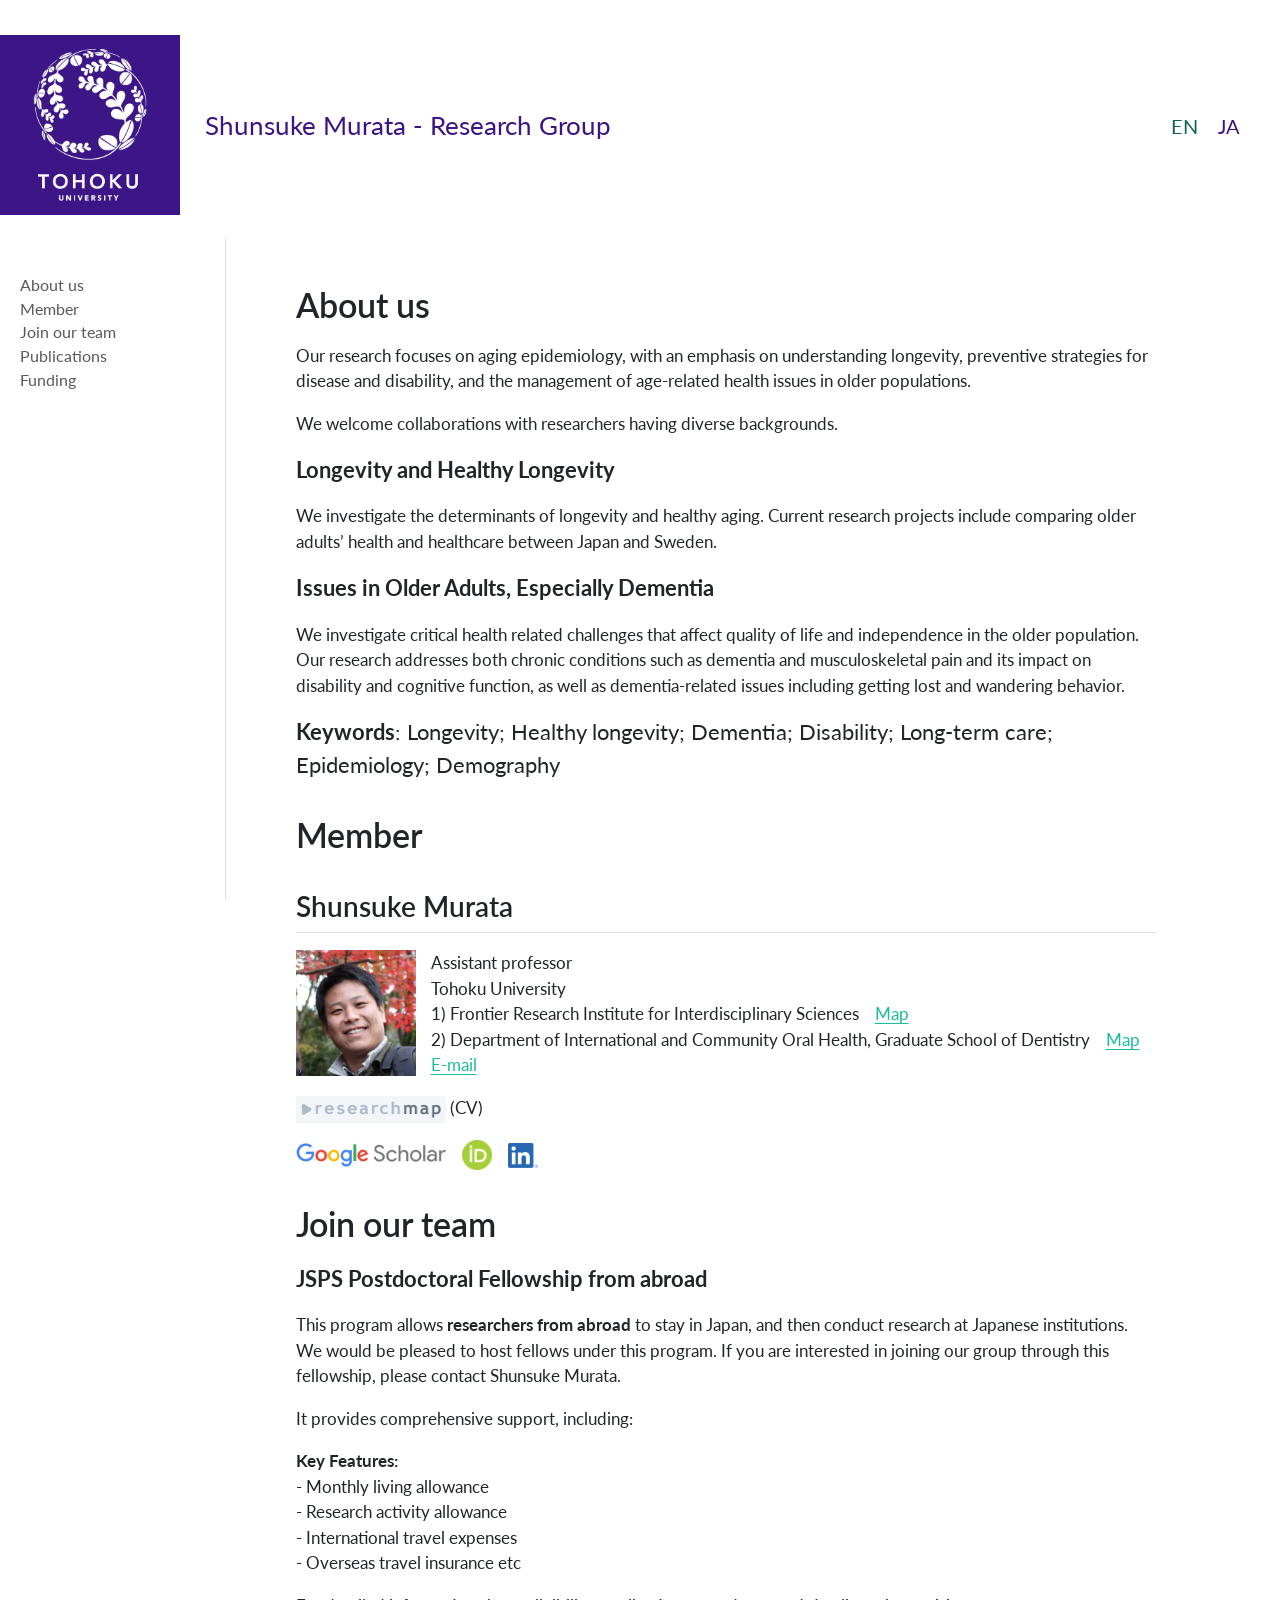
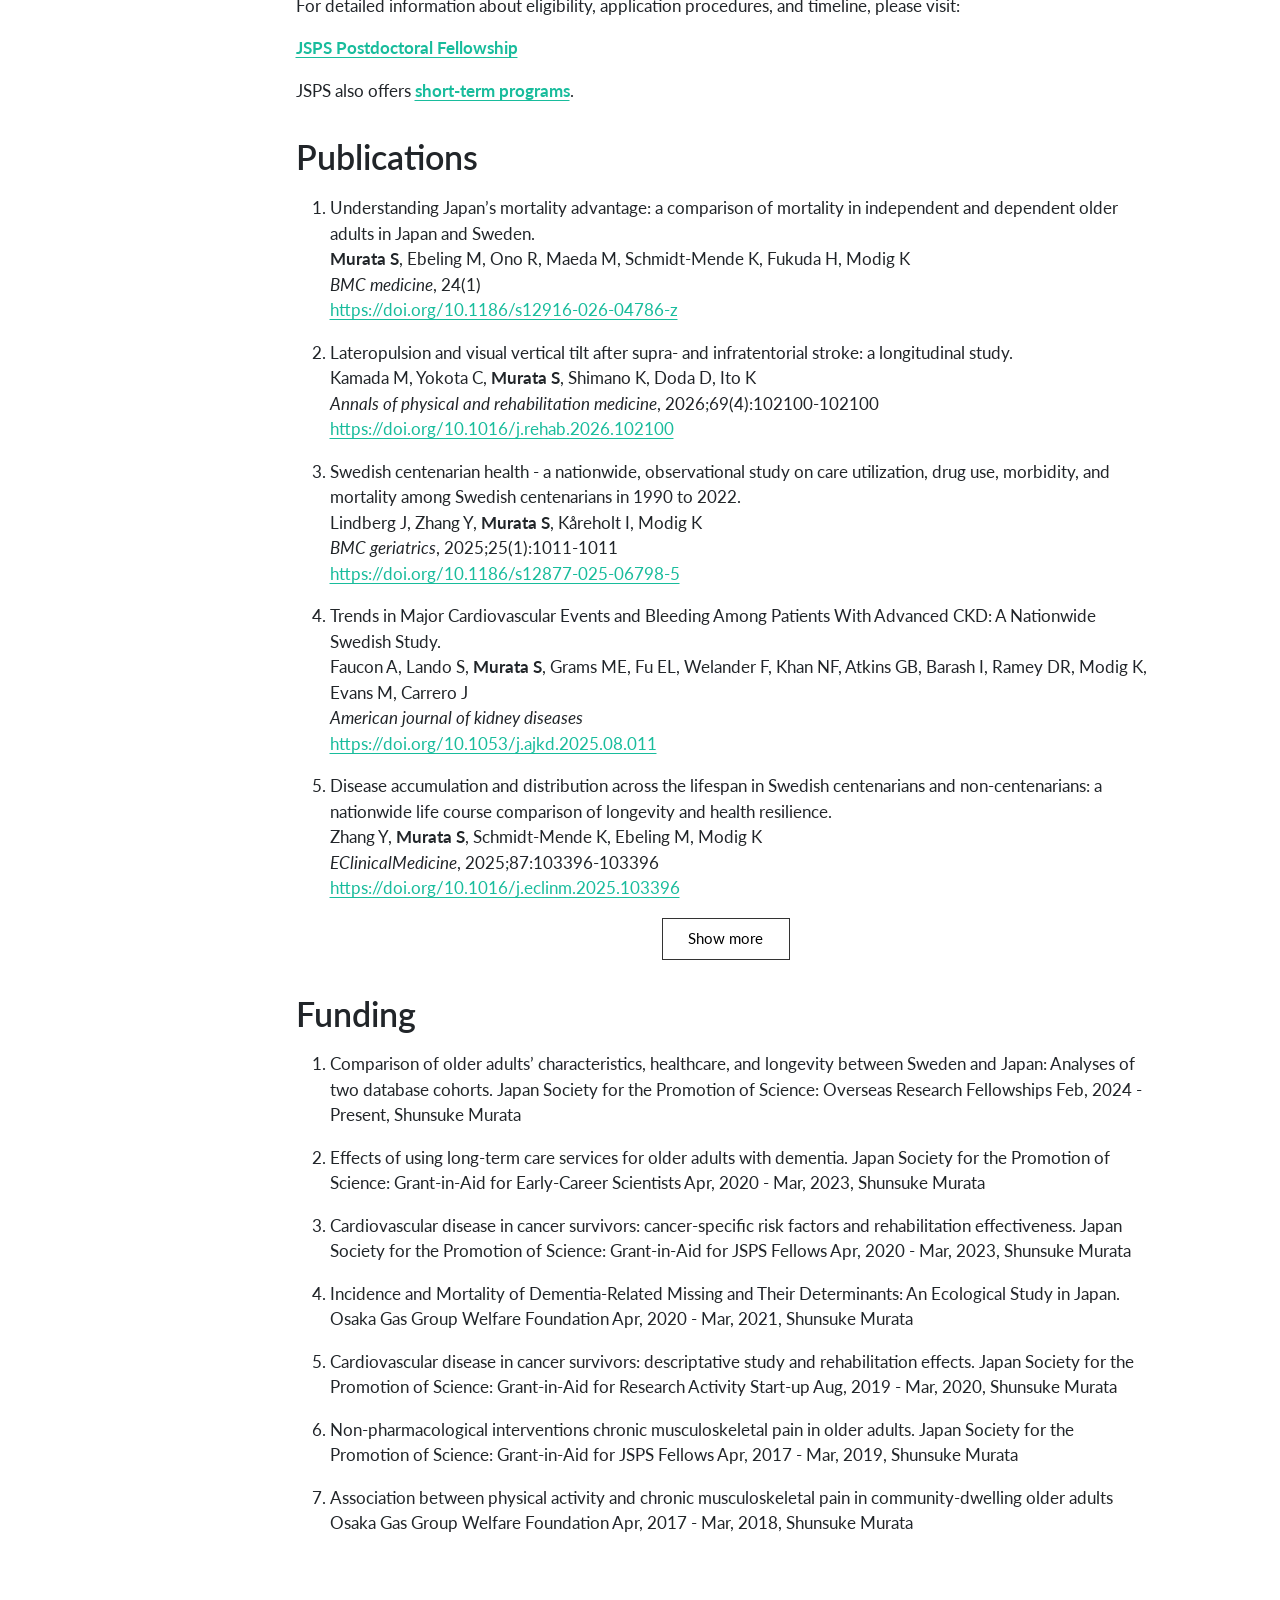
==== commit 1283f1af: "Built site for gh-pages" ====
--- a/index.html
+++ b/index.html
@@ -92,7 +92,7 @@
 <span class="menu-text">EN</span></a>
   </li>  
   <li class="nav-item">
-    <a class="nav-link" href="./index_ja.html"> 
+    <a class="nav-link" href="./ja/index.html"> 
 <span class="menu-text">JA</span></a>
   </li>  
 </ul>
@@ -132,7 +132,7 @@
 </li>
         <li class="sidebar-item">
   <div class="sidebar-item-container"> 
-  <a href="./index.html#hiring" class="sidebar-item-text sidebar-link">
+  <a href="./index.html#join-our-team" class="sidebar-item-text sidebar-link">
  <span class="menu-text">Join our team</span></a>
   </div>
 </li>
@@ -411,7 +411,7 @@
     }
       var localhostRegex = new RegExp(/^(?:http|https):\/\/localhost\:?[0-9]*\//);
       var mailtoRegex = new RegExp(/^mailto:/);
-        var filterRegex = new RegExp('/' + window.location.host + '/');
+        var filterRegex = new RegExp("https:\/\/shunsukemurata\.github\.io\/");
       var isInternal = (href) => {
           return filterRegex.test(href) || localhostRegex.test(href) || mailtoRegex.test(href);
       }
--- a/styles.css
+++ b/styles.css
@@ -8,36 +8,31 @@
    Layout / page centering
    ------------------------- */
 
-/* Center the main content columns wrapper (Quarto layout) */
 .page-columns {
   display: flex;
   justify-content: center;
 }
 
-/* Constrain the width of the main article content */
 main.content {
   max-width: 900px;
   margin: 0 auto;
   padding: 20px;
 }
 
-/* When sidebar exists, keep columns centered */
 .sidebar-navigation + .page-columns {
   margin-left: auto;
   margin-right: auto;
 }
 
-/* Optional: center the entire page on wide screens (adds left/right margins) */
 body {
   max-width: 1400px;
   margin: 0 auto;
 }
 
 /* -------------------------
-  “Show more” button
+  "Show more" button
   ------------------------- */
 
-/* Base appearance */
 #show-more-btn {
   display: block;
   margin: 1rem auto 0 auto;
@@ -48,11 +43,6 @@
   font-size: 0.9rem;
 }
 
-.navbar-nav .nav-link {
-    font-size: 20px; /* Adjust as needed */
-}
-
-/* Hover feedback */
 #show-more-btn:hover {
   background: #f5f5f5;
 }
@@ -61,13 +51,32 @@
    Navbar / header
    ------------------------- */
 
-/* Logo image size in the navbar */
-.navbar-logo {
-  max-height: 100px;
+.navbar-nav .nav-link {
+  font-size: 20px;
 }
 
-/* Navbar のロゴを左端にぴったり付ける (Flush-left logo in navbar) */
-/* These rules override Bootstrap container paddings/margins in the navbar */
+/* PC: 120px (デフォルト) */
+.navbar-logo,
+.navbar-brand img {
+  max-height: 180px;
+}
+
+/* タブレット: 80px */
+@media (max-width: 992px) {
+  .navbar-logo,
+  .navbar-brand img {
+    max-height: 100px;
+  }
+}
+
+/* スマホ: 40px */
+@media (max-width: 768px) {
+  .navbar-logo,
+  .navbar-brand img {
+    max-height: 40px;
+  }
+}
+/* Navbar のロゴを左端にぴったり付ける */
 .navbar {
   padding-left: 0 !important;
   margin-top: 0px !important;
@@ -85,7 +94,6 @@
   margin-left: 0 !important;
 }
 
-/* Remove left padding/margin on the brand/title container */
 .navbar-brand,
 .navbar-brand-container {
   padding-left: 0 !important;
@@ -93,10 +101,80 @@
   font-size: 1.5rem !important;
 }
 
-/* Ensure the logo image itself has no left margin/padding */
 .navbar-brand > img,
 .navbar-logo {
   margin-left: 0 !important;
   padding-left: 0 !important;
   margin-right: 1rem !important;
+}
+
+/* -------------------------
+   Images / tables (responsive defaults)
+   ------------------------- */
+
+img {
+  max-width: 100%;
+  height: auto;
+}
+
+/* テーブルははみ出す場合だけ横スクロール */
+.table-responsive {
+  max-width: 100%;
+  overflow-x: auto;
+}
+
+table {
+  max-width: 100%;
+}
+
+/* =========================
+   Mobile (≤ 768px) overrides
+   ========================= */
+@media (max-width: 768px) {
+  /* 本文のパディングを縮小 */
+  body {
+    padding: 0;
+  }
+  
+  main.content {
+    padding: 12px;
+  }
+  
+  /* 見出しサイズ */
+  h1 {
+    font-size: 1.6rem;
+  }
+  
+  h2 {
+    font-size: 1.3rem;
+  }
+  
+  h3 {
+    font-size: 1.15rem;
+  }
+  
+  /* ナビバー全体をコンパクトに */
+  .navbar {
+    padding-top: 10px !important;
+    padding-bottom: 10px !important;
+  }
+  
+  
+  /* タイトル文字を小さく */
+  .navbar-brand,
+  .navbar-brand-container {
+    font-size: 1rem !important;
+  }
+  
+  /* ナビリンクの文字サイズ */
+  .navbar-nav .nav-link {
+    font-size: 16px;
+  }
+  
+  /* テーブルが大きい場合は横スクロール */
+  table {
+    display: block;
+    overflow-x: auto;
+    white-space: nowrap;
+  }
 }
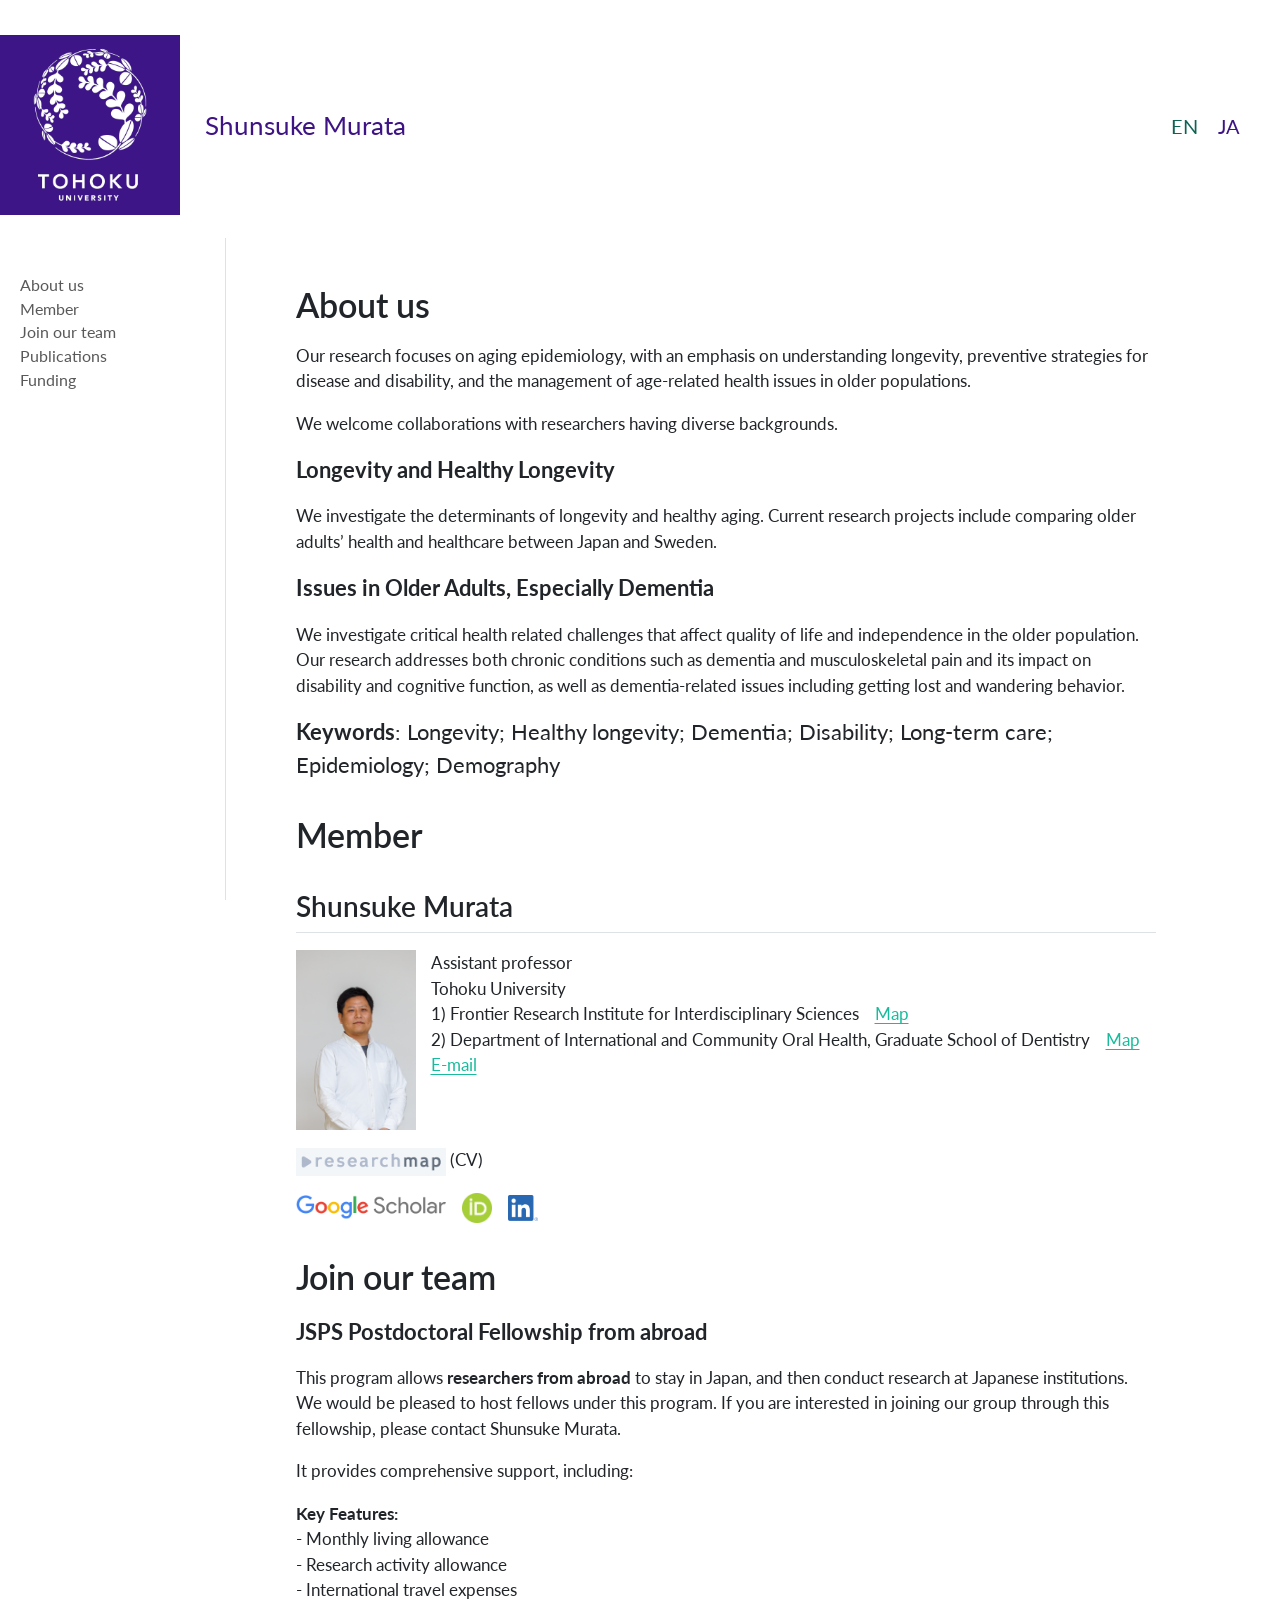
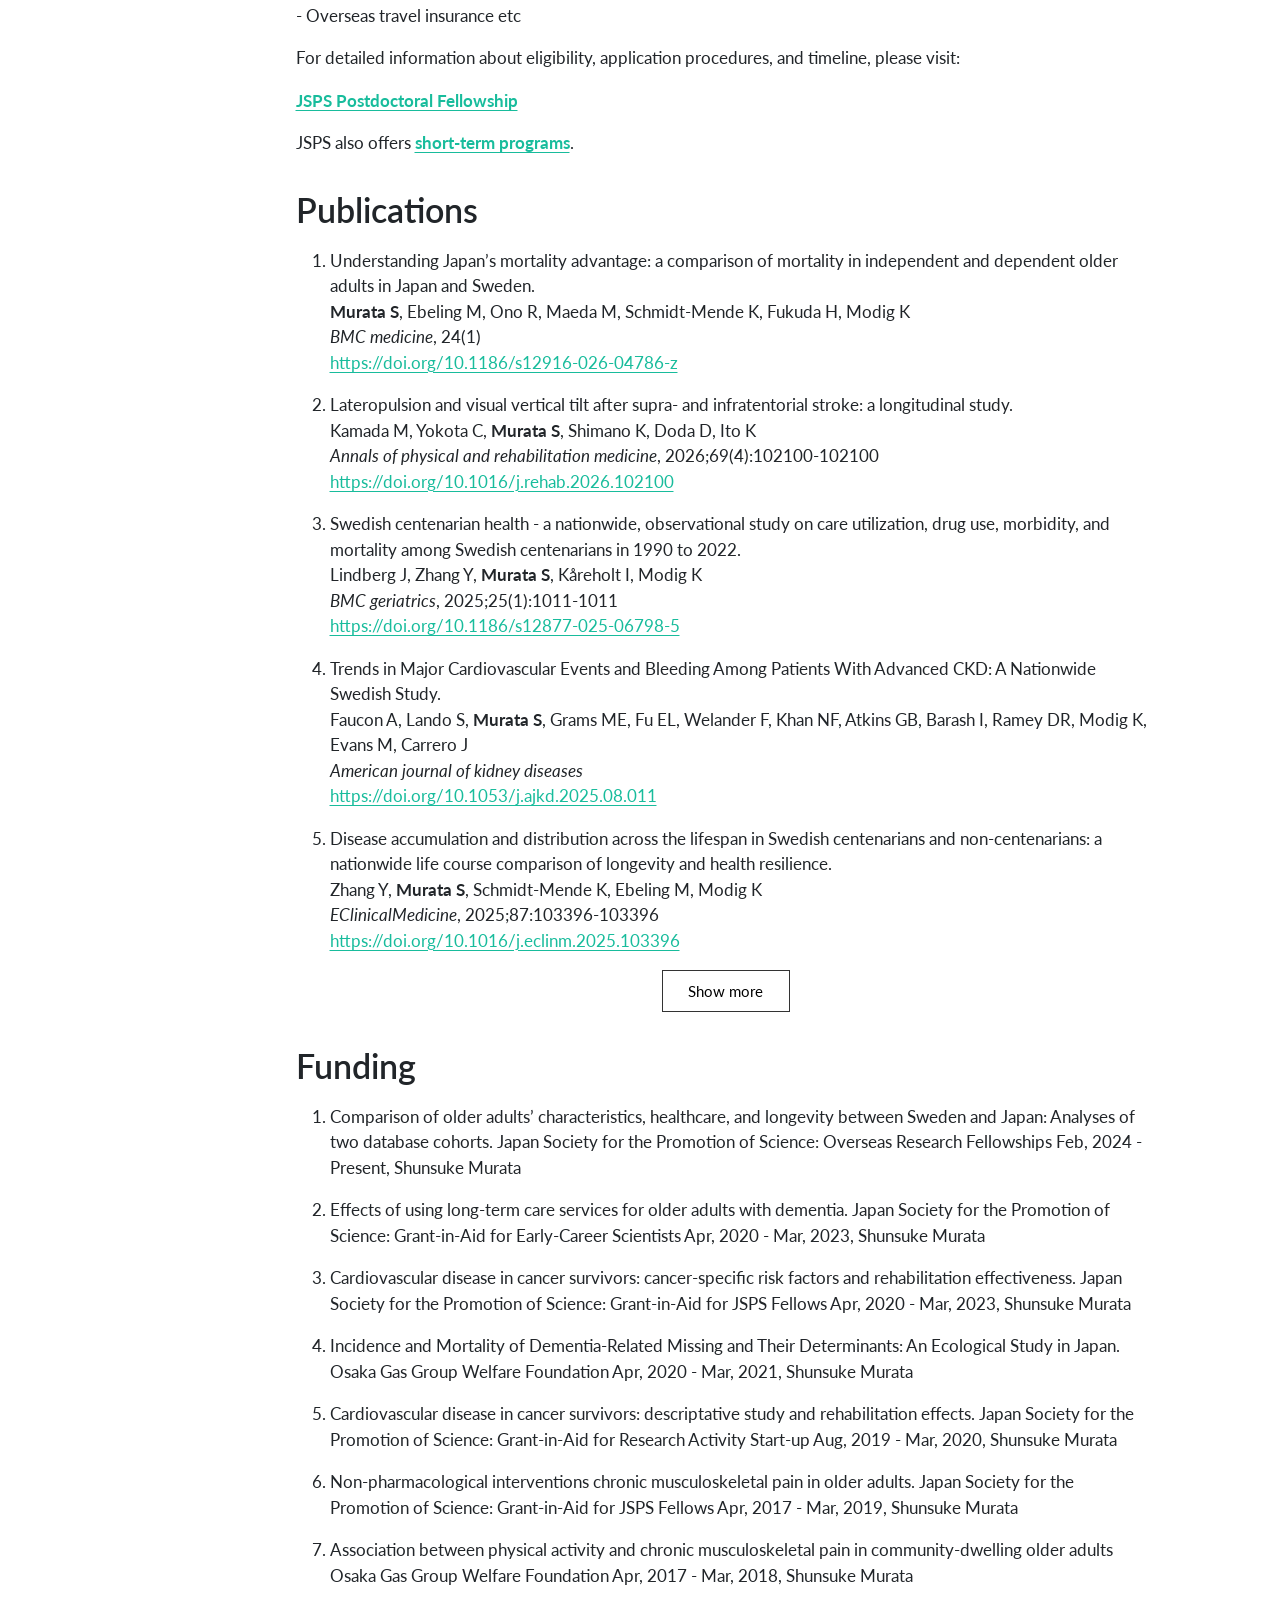
==== commit 229acfd7: "Built site for gh-pages" ====
--- a/index.html
+++ b/index.html
@@ -7,7 +7,7 @@
 <meta name="viewport" content="width=device-width, initial-scale=1.0, user-scalable=yes">
 
 
-<title>Shunsuke Murata - Research Group</title>
+<title>Shunsuke Murata</title>
 <style>
 code{white-space: pre-wrap;}
 span.smallcaps{font-variant: small-caps;}
@@ -53,14 +53,14 @@
     "search-label": "Search"
   }
 }</script>
-<script async="" src="https://www.googletagmanager.com/gtag/js?id=G-YP5LFKST0E"></script>
+<script async="" src="https://www.googletagmanager.com/gtag/js?id=G-NBK3WB71PM"></script>
 
 <script type="text/javascript">
 
 window.dataLayer = window.dataLayer || [];
 function gtag(){dataLayer.push(arguments);}
 gtag('js', new Date());
-gtag('config', 'G-YP5LFKST0E', { 'anonymize_ip': true});
+gtag('config', 'G-NBK3WB71PM', { 'anonymize_ip': true});
 </script>
 
 
@@ -79,7 +79,7 @@
     <img src="./logo/tohoku_univ/Toh_E_L_N_RGB.gif" alt="" class="navbar-logo dark-content">
     </a>
     <a class="navbar-brand" href="./index.html">
-    <span class="navbar-title">Shunsuke Murata - Research Group</span>
+    <span class="navbar-title">Shunsuke Murata</span>
     </a>
   </div>
           <button class="navbar-toggler" type="button" data-bs-toggle="collapse" data-bs-target="#navbarCollapse" aria-controls="navbarCollapse" role="menu" aria-expanded="false" aria-label="Toggle navigation" onclick="if (window.quartoToggleHeadroom) { window.quartoToggleHeadroom(); }">
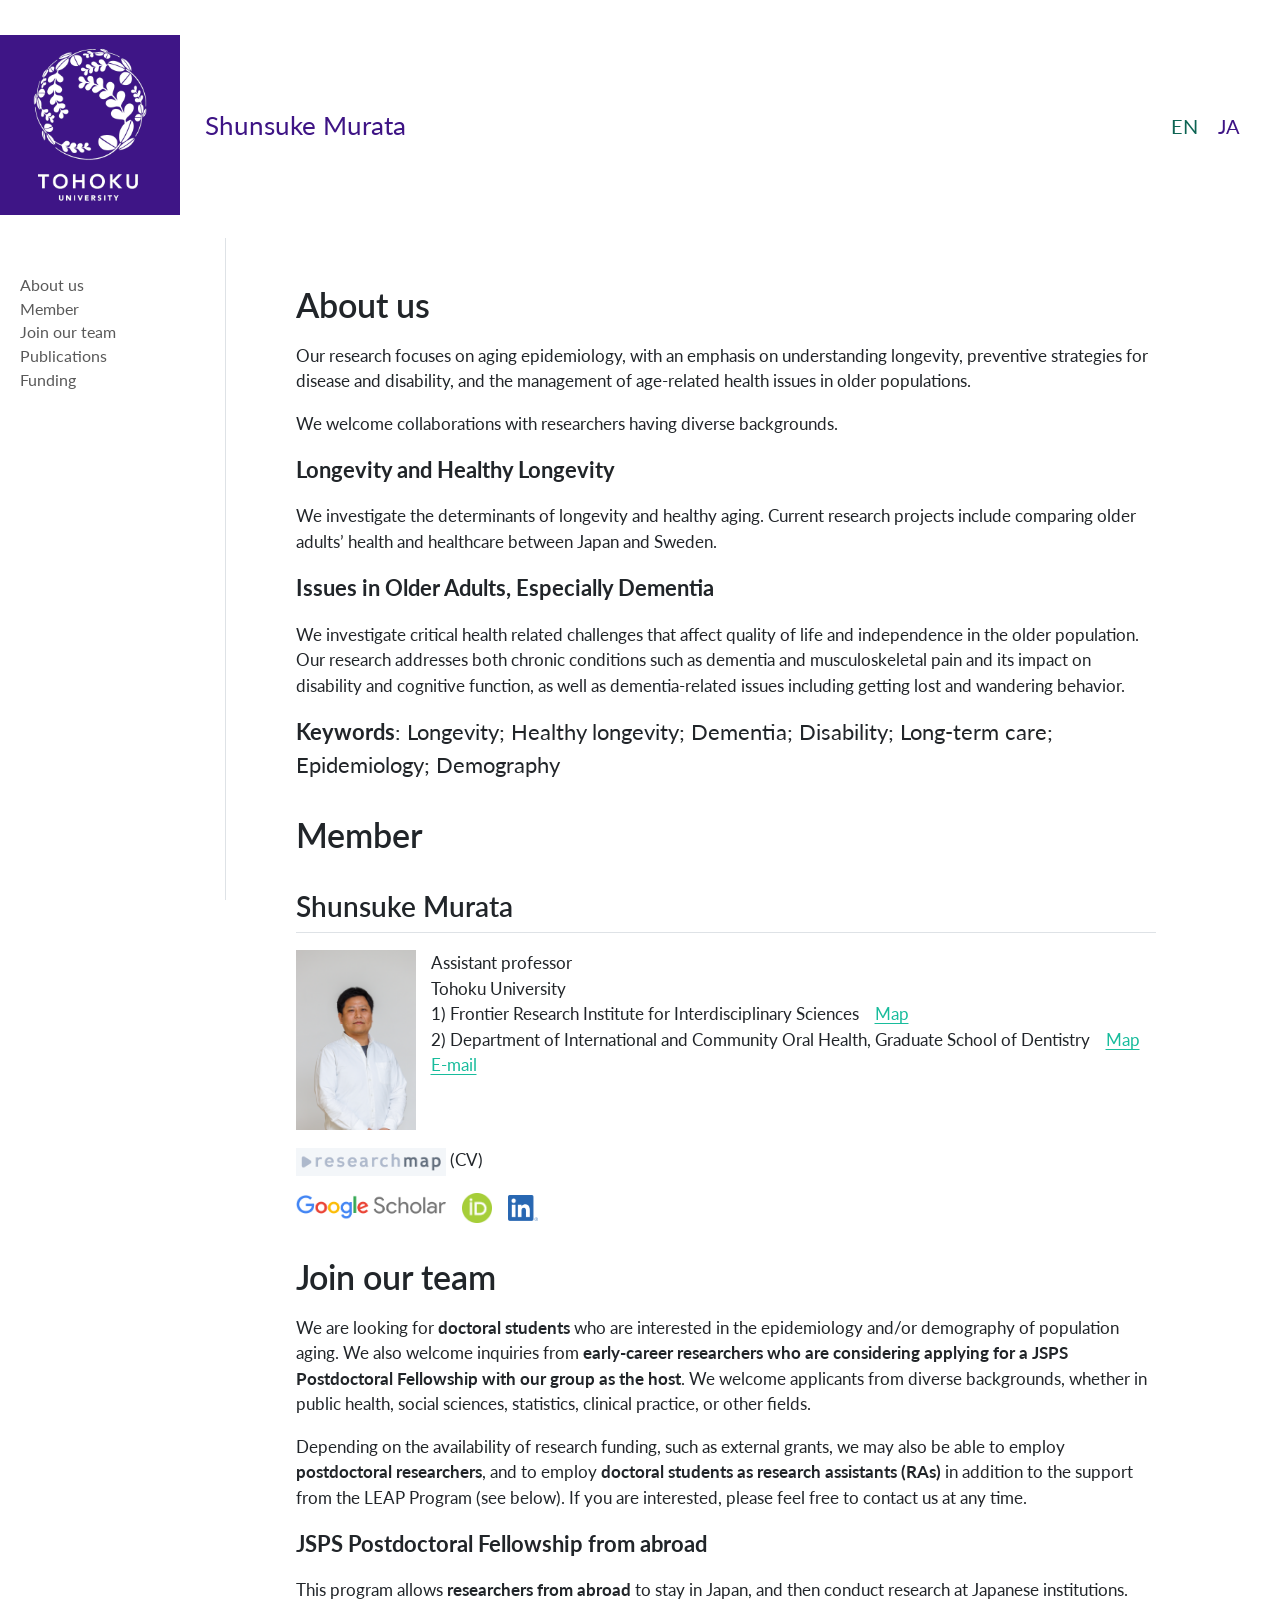
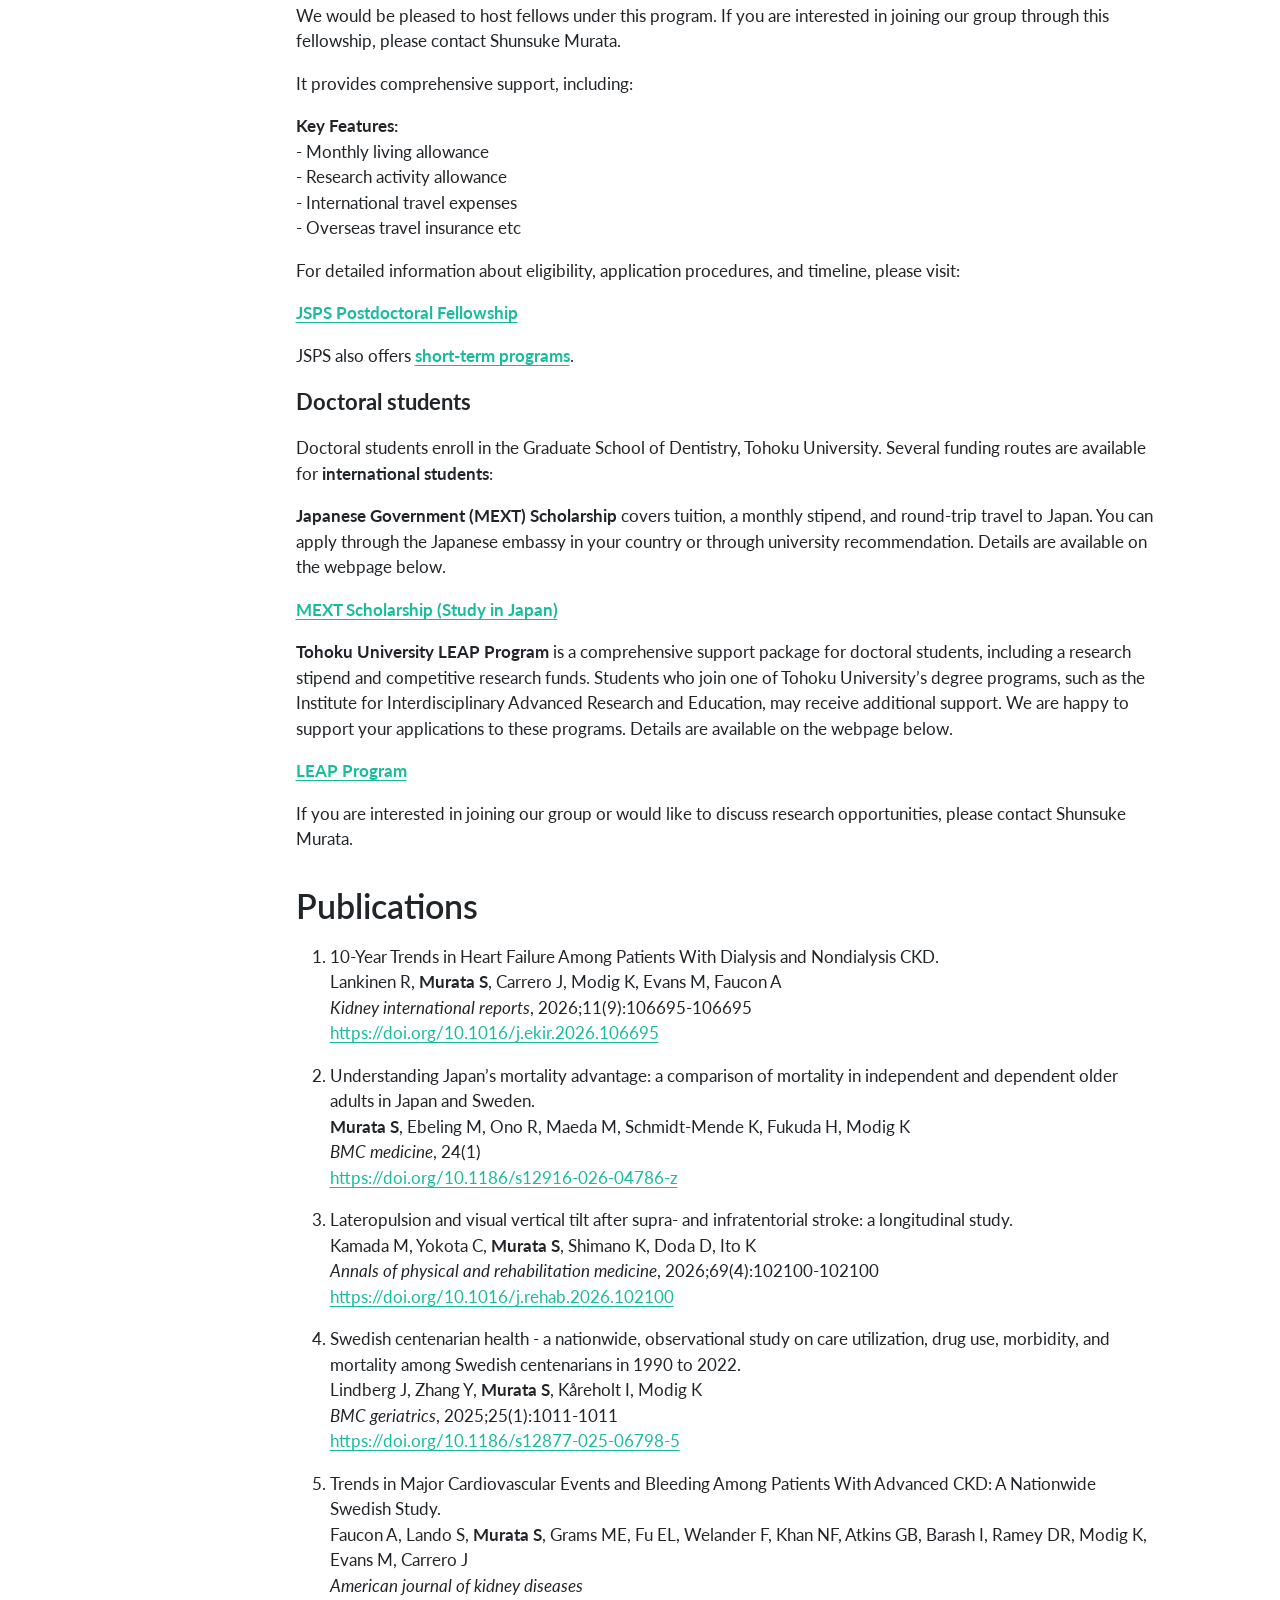
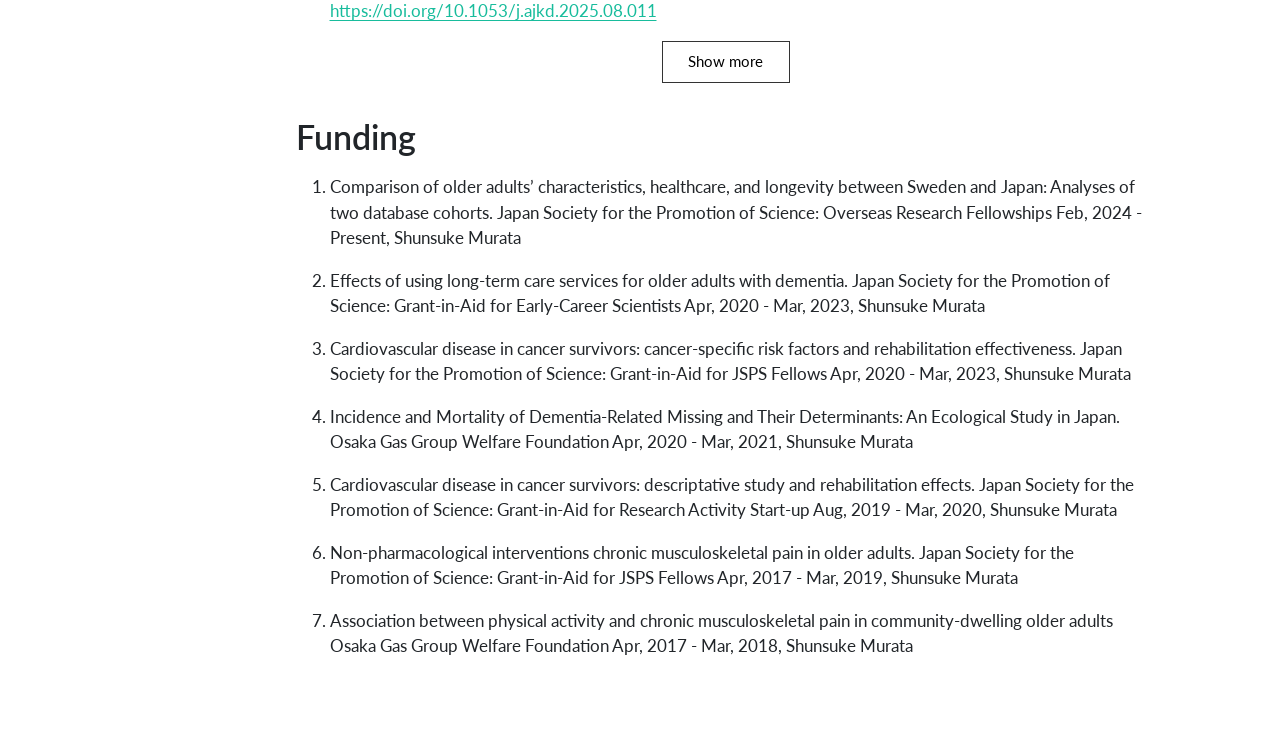
==== commit 542c326c: "Built site for gh-pages" ====
--- a/index.html
+++ b/index.html
@@ -199,6 +199,8 @@
 </section>
 <section id="join-our-team" class="level1">
 <h1>Join our team</h1>
+<p>We are looking for <strong>doctoral students</strong> who are interested in the epidemiology and/or demography of population aging. We also welcome inquiries from <strong>early-career researchers who are considering applying for a JSPS Postdoctoral Fellowship with our group as the host</strong>. We welcome applicants from diverse backgrounds, whether in public health, social sciences, statistics, clinical practice, or other fields.</p>
+<p>Depending on the availability of research funding, such as external grants, we may also be able to employ <strong>postdoctoral researchers</strong>, and to employ <strong>doctoral students as research assistants (RAs)</strong> in addition to the support from the LEAP Program (see below). If you are interested, please feel free to contact us at any time.</p>
 <div style="font-size: 1.3rem;">
 <p><strong>JSPS Postdoctoral Fellowship from abroad</strong></p>
 </div>
@@ -212,21 +214,31 @@
 <p>For detailed information about eligibility, application procedures, and timeline, please visit:</p>
 <p><a href="https://www.jsps.go.jp/english/e-fellow/e-ippan/index.html" target="_blank"><strong>JSPS Postdoctoral Fellowship</strong></a></p>
 <p>JSPS also offers <a href="https://www.jsps.go.jp/english/e-fellow/index.html" target="_blank"><strong>short-term programs</strong></a>.</p>
+<div style="font-size: 1.3rem;">
+<p><strong>Doctoral students</strong></p>
+</div>
+<p>Doctoral students enroll in the Graduate School of Dentistry, Tohoku University. Several funding routes are available for <strong>international students</strong>:</p>
+<p><strong>Japanese Government (MEXT) Scholarship</strong> covers tuition, a monthly stipend, and round-trip travel to Japan. You can apply through the Japanese embassy in your country or through university recommendation. Details are available on the webpage below.</p>
+<p><a href="https://www.studyinjapan.go.jp/en/planning/scholarships/mext-scholarships/" target="_blank"><strong>MEXT Scholarship (Study in Japan)</strong></a></p>
+<p><strong>Tohoku University LEAP Program</strong> is a comprehensive support package for doctoral students, including a research stipend and competitive research funds. Students who join one of Tohoku University’s degree programs, such as the Institute for Interdisciplinary Advanced Research and Education, may receive additional support. We are happy to support your applications to these programs. Details are available on the webpage below.</p>
+<p><a href="https://pgd.tohoku.ac.jp/english/rpc/LEAP.html" target="_blank"><strong>LEAP Program</strong></a></p>
+<p>If you are interested in joining our group or would like to discuss research opportunities, please contact Shunsuke Murata.</p>
 </section>
 <section id="publications" class="level1">
 <h1>Publications</h1>
 <div id="publication-list">
 <div class="visible-pubs">
 <ol type="1">
+<li><p>10-Year Trends in Heart Failure Among Patients With Dialysis and Nondialysis CKD.<br> Lankinen R, <strong>Murata S</strong>, Carrero J, Modig K, Evans M, Faucon A<br> <em>Kidney international reports</em>, 2026;11(9):106695-106695<br> <a href="https://doi.org/10.1016/j.ekir.2026.106695" target="_blank">https://doi.org/10.1016/j.ekir.2026.106695</a><br></p></li>
 <li><p>Understanding Japan’s mortality advantage: a comparison of mortality in independent and dependent older adults in Japan and Sweden.<br> <strong>Murata S</strong>, Ebeling M, Ono R, Maeda M, Schmidt-Mende K, Fukuda H, Modig K<br> <em>BMC medicine</em>, 24(1)<br> <a href="https://doi.org/10.1186/s12916-026-04786-z" target="_blank">https://doi.org/10.1186/s12916-026-04786-z</a><br></p></li>
 <li><p>Lateropulsion and visual vertical tilt after supra- and infratentorial stroke: a longitudinal study.<br> Kamada M, Yokota C, <strong>Murata S</strong>, Shimano K, Doda D, Ito K<br> <em>Annals of physical and rehabilitation medicine</em>, 2026;69(4):102100-102100<br> <a href="https://doi.org/10.1016/j.rehab.2026.102100" target="_blank">https://doi.org/10.1016/j.rehab.2026.102100</a><br></p></li>
 <li><p>Swedish centenarian health - a nationwide, observational study on care utilization, drug use, morbidity, and mortality among Swedish centenarians in 1990 to 2022.<br> Lindberg J, Zhang Y, <strong>Murata S</strong>, Kåreholt I, Modig K<br> <em>BMC geriatrics</em>, 2025;25(1):1011-1011<br> <a href="https://doi.org/10.1186/s12877-025-06798-5" target="_blank">https://doi.org/10.1186/s12877-025-06798-5</a><br></p></li>
 <li><p>Trends in Major Cardiovascular Events and Bleeding Among Patients With Advanced CKD: A Nationwide Swedish Study.<br> Faucon A, Lando S, <strong>Murata S</strong>, Grams ME, Fu EL, Welander F, Khan NF, Atkins GB, Barash I, Ramey DR, Modig K, Evans M, Carrero J<br> <em>American journal of kidney diseases</em><br> <a href="https://doi.org/10.1053/j.ajkd.2025.08.011" target="_blank">https://doi.org/10.1053/j.ajkd.2025.08.011</a><br></p></li>
-<li><p>Disease accumulation and distribution across the lifespan in Swedish centenarians and non-centenarians: a nationwide life course comparison of longevity and health resilience.<br> Zhang Y, <strong>Murata S</strong>, Schmidt-Mende K, Ebeling M, Modig K<br> <em>EClinicalMedicine</em>, 2025;87:103396-103396<br> <a href="https://doi.org/10.1016/j.eclinm.2025.103396" target="_blank">https://doi.org/10.1016/j.eclinm.2025.103396</a><br></p></li>
 </ol>
 </div>
 <div class="hidden-pubs" style="display: none;">
 <ol start="6" type="1">
+<li><p>Disease accumulation and distribution across the lifespan in Swedish centenarians and non-centenarians: a nationwide life course comparison of longevity and health resilience.<br> Zhang Y, <strong>Murata S</strong>, Schmidt-Mende K, Ebeling M, Modig K<br> <em>EClinicalMedicine</em>, 2025;87:103396-103396<br> <a href="https://doi.org/10.1016/j.eclinm.2025.103396" target="_blank">https://doi.org/10.1016/j.eclinm.2025.103396</a><br></p></li>
 <li><p>Machine-learning approach to atrial fibrillation prediction among individuals without prior cardiovascular diseases.<br> Ding M, <strong>Murata S</strong>, Louro J, Hammar N, Modig K<br> <em>Open heart</em>, 12(2)<br> <a href="https://doi.org/10.1136/openhrt-2025-003451" target="_blank">https://doi.org/10.1136/openhrt-2025-003451</a><br></p></li>
 <li><p>Do people reach 100 by surviving, delaying, or avoiding diseases? A life course comparison of centenarians and non-centenarians from the same birth cohorts.<br> Zhang Y, <strong>Murata S</strong>, Schmidt-Mende K, Ebeling M, Modig K<br> <em>GeroScience</em>, 2025;47(3):3539-3549<br> <a href="https://doi.org/10.1007/s11357-024-01330-w" target="_blank">https://doi.org/10.1007/s11357-024-01330-w</a><br></p></li>
 <li><p>Health Trajectories of Independent and Dependent Centenarians: A Swedish Nationwide Cohort Study.<br> <strong>Murata S</strong>, Zhang Y, Ebeling M, Schmidt-Mende K, Modig K<br> <em>Innovation in aging</em>, 2025;9(6):igaf050<br> <a href="https://doi.org/10.1093/geroni/igaf050" target="_blank">https://doi.org/10.1093/geroni/igaf050</a><br></p></li>
